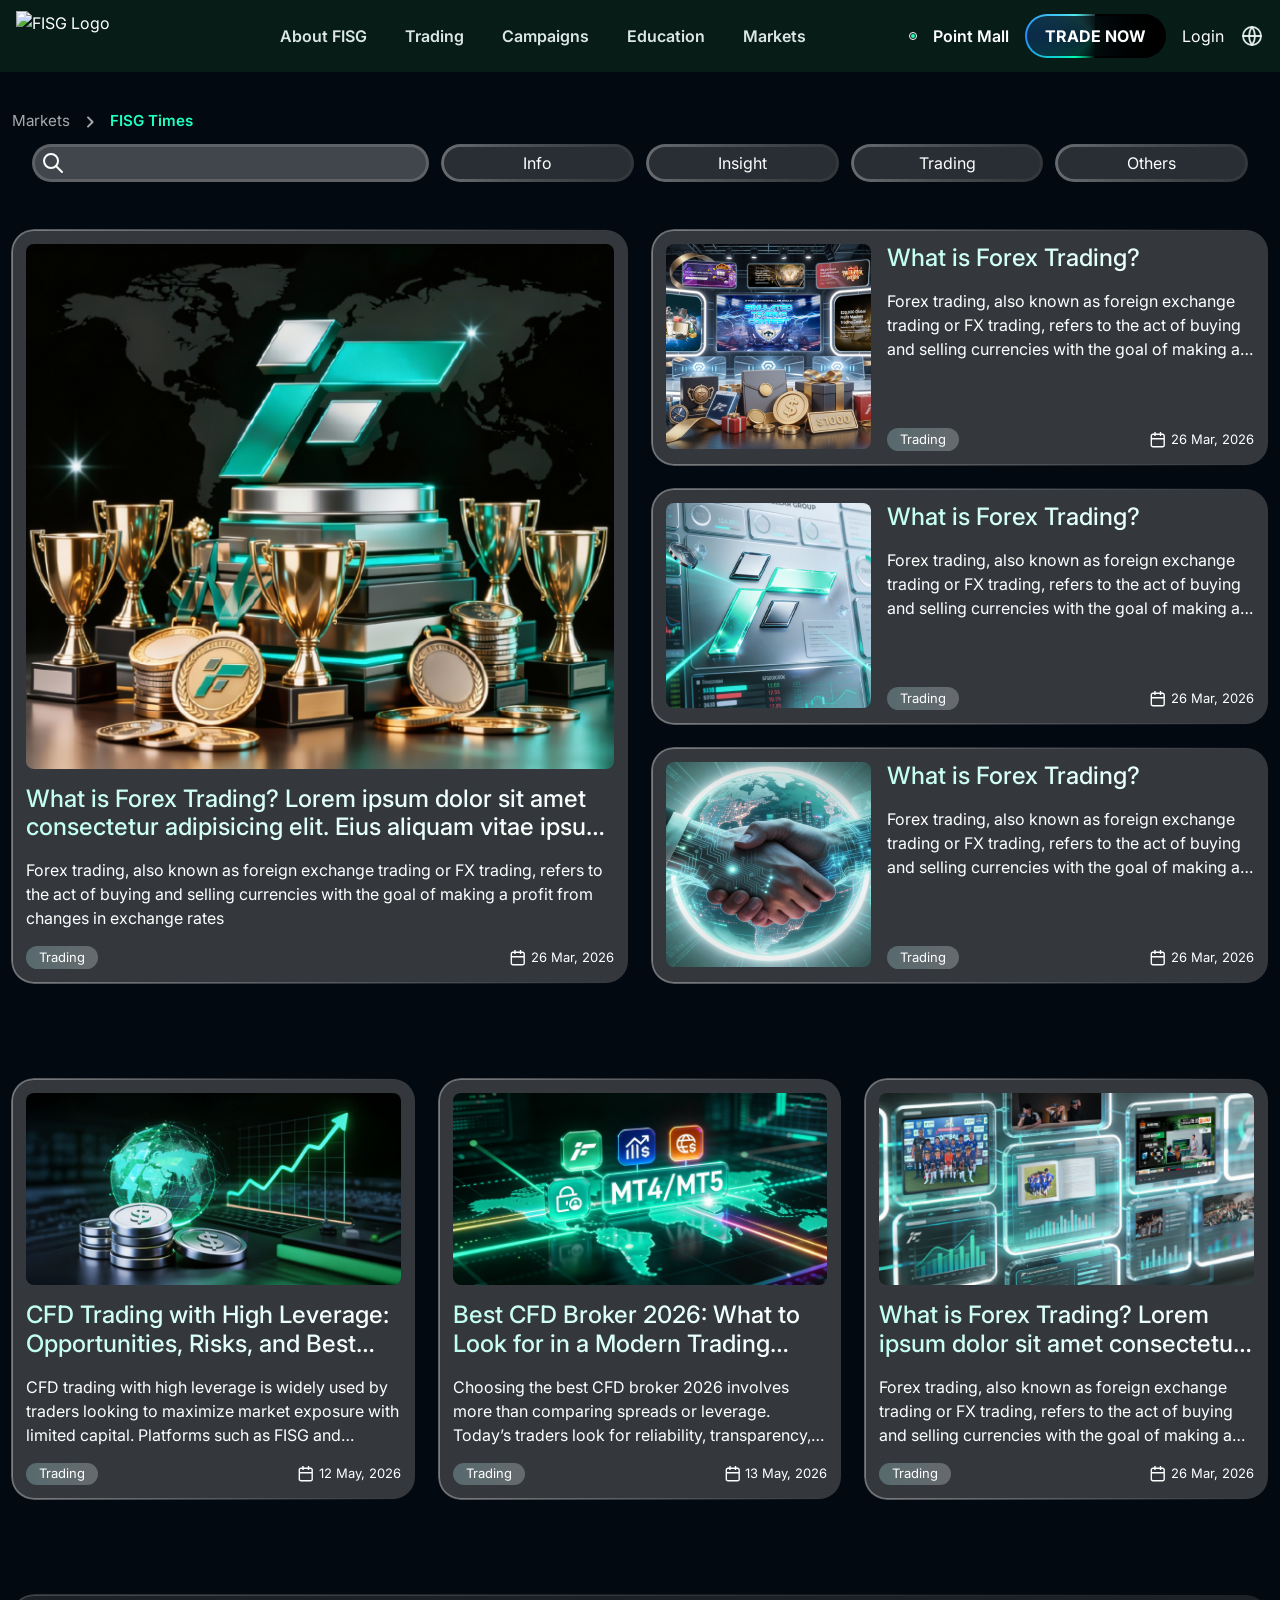
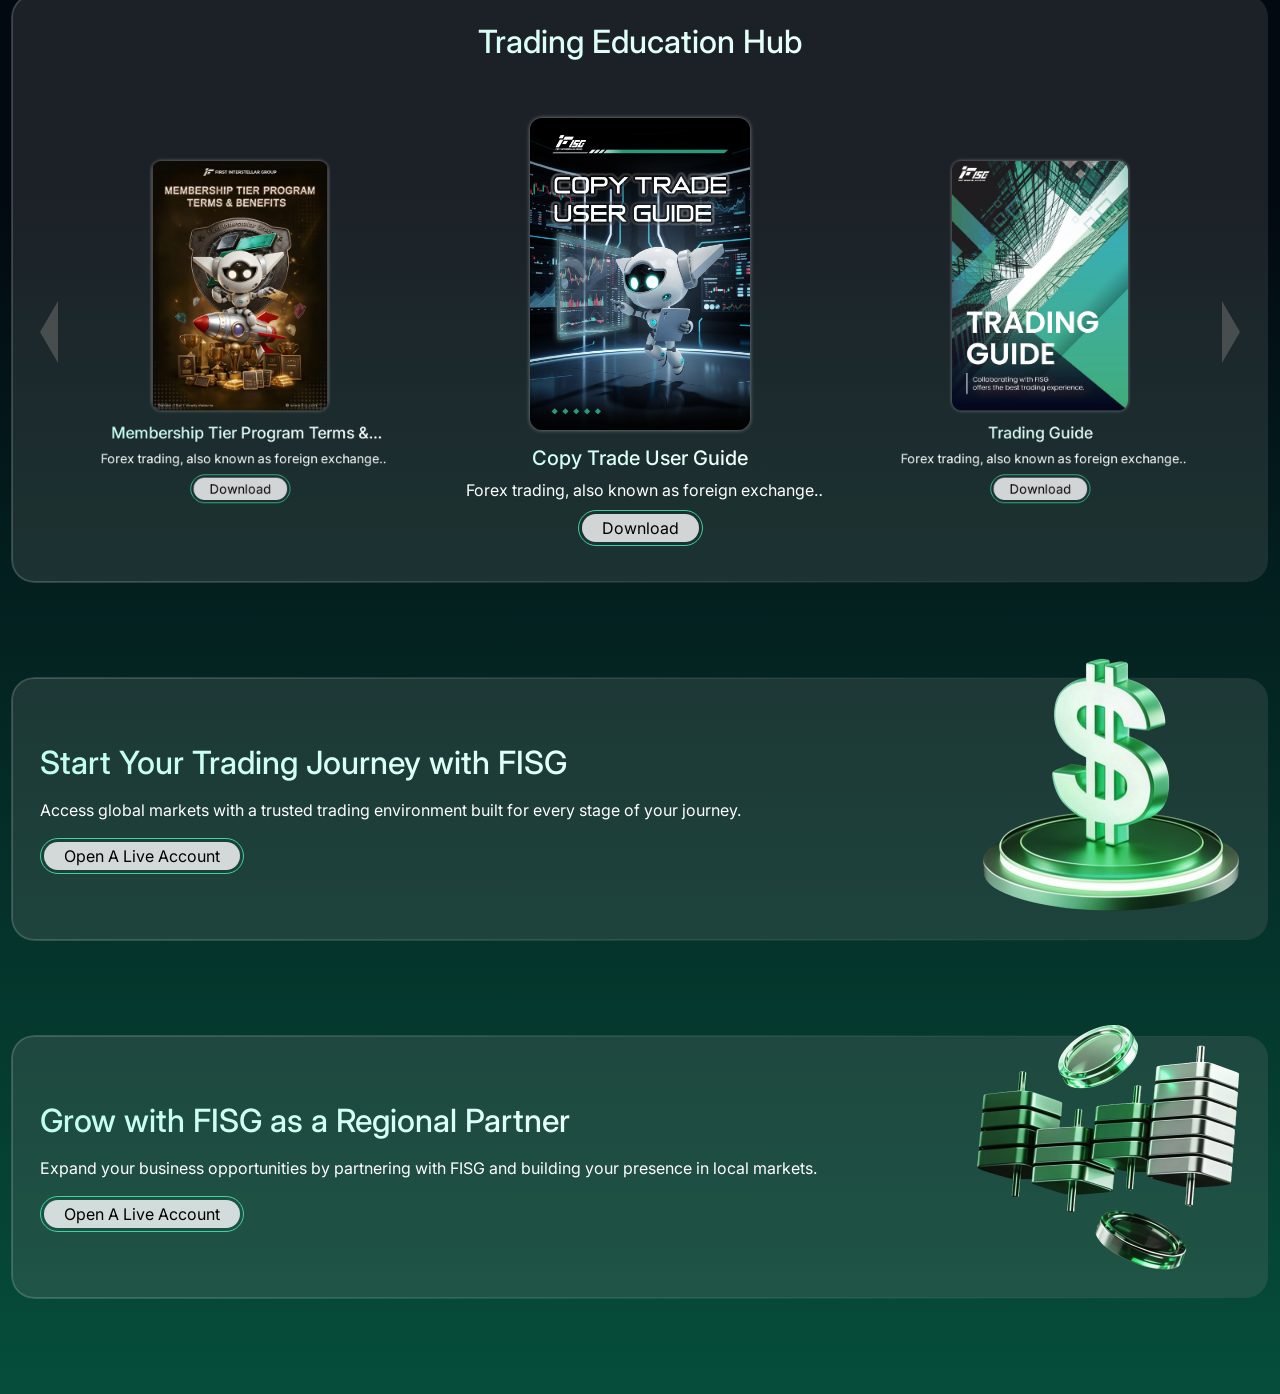
==== index.html @ cc414458 "Add files via upload" ====
<!DOCTYPE html>
<html lang="en">
<head>
  <meta charset="UTF-8">
  <meta name="viewport" content="width=device-width, initial-scale=1.0">
  <title>FISG Times</title>
  <link rel="icon" type="image/png" href="https://www.fisg.com/wp-content/uploads/2025/01/cropped-logo-icon-32x32.png" sizes="32x32" media="(prefers-color-scheme: light)" />
  <link rel="icon" type="image/png" href="https://www.fisg.com/wp-content/uploads/2025/01/cropped-logo-icon-192x192.png" sizes="192x192" media="(prefers-color-scheme: light)" />
  <link rel="apple-touch-icon" href="https://www.fisg.com/wp-content/uploads/2025/01/cropped-logo-icon-180x180.png" media="(prefers-color-scheme: light)" />
  <meta name="msapplication-TileImage" content="https://www.fisg.com/wp-content/uploads/2025/01/cropped-logo-icon-270x270.png" media="(prefers-color-scheme: light)" />
  <link rel="icon" type="image/png" href="https://www.fisg.com/wp-content/uploads/2025/12/cropped-logo-icon-32x32-dark.png" sizes="32x32" media="(prefers-color-scheme: dark)" />
  <link rel="icon" type="image/png" href="https://www.fisg.com/wp-content/uploads/2025/12/cropped-logo-icon-192x192-dark.png" sizes="192x192" media="(prefers-color-scheme: dark)" />
  <link rel="apple-touch-icon" href="https://www.fisg.com/wp-content/uploads/2025/12/cropped-logo-icon-180x180-dark.png" media="(prefers-color-scheme: dark)" />
  <meta name="msapplication-TileImage" content="https://www.fisg.com/wp-content/uploads/2025/12/cropped-logo-icon-270x270-dark.png" media="(prefers-color-scheme: dark)" />
  <link rel="stylesheet" href="style.css">
</head>
<body>
  <main class="times-wrap">
    <section class="times-filter">
      <div class="container">
        <ul class="unstyled-list times-filter-list">
          <li class="times-filter-item times-filter-item-search">
            <input type="search" class="times-input">
          </li>
          <li class="times-filter-item">
            <a href="./tag-info.html" class="times-filter-tab">
              <span class="times-filter-tab-border"></span>
              <span class="times-filter-tab-body">
                Info
              </span>
            </a>
          </li>
          <li class="times-filter-item">
            <a href="./tag-insight.html" class="times-filter-tab">
              <span class="times-filter-tab-border"></span>
              <span class="times-filter-tab-body">
                Insight
              </span>
            </a>
          </li>
          <li class="times-filter-item">
            <a href="./tag-trading.html" class="times-filter-tab">
              <span class="times-filter-tab-border"></span>
              <span class="times-filter-tab-body">
                Trading
              </span>
            </a>
          </li>
          <li class="times-filter-item">
            <a href="./tag-others.html" class="times-filter-tab">
              <span class="times-filter-tab-border"></span>
              <span class="times-filter-tab-body">
                Others
              </span>
            </a>
          </li>
        </ul>
      </div>
    </section>
    <section class="times-section times-articles times-result">
      <div class="container">
        <h4 class="times-title">
          Search Results
        </h4>
        <div class="times-no-result">
          <div class="times-no-result-inner">
            <img src="./images/times-no-result.png" alt="">
            <p>No results were found for your search</p>
          </div>
        </div>
        <ul class="unstyled-list times-articles-list">
          <li class="times-articles-item">
            <article class="times-box times-box-v">
              <span class="times-box-border"></span>
              <div class="times-box-body times-box-body-row">
                <div class="times-box-body-col times-box-body-col-img">
                  <img src="./images/article-cfd-trading-img-06.jpg" alt="">
                </div>
                <div class="times-box-body-col times-box-body-col-cont">
                  <h5 class="times-title line-clamp line-clamp-2">
                    CFD Trading with High Leverage: Opportunities, Risks, and Best Practices
                  </h5>
                  <p class="line-clamp line-clamp-3">
                    CFD trading with high leverage is widely used by traders looking to maximize market exposure with limited capital. Platforms such as FISG and InterStellar Group provide flexible leverage options across forex, indices, and commodities — opening global markets to a broader range of participants.
                  </p>
                  <div class="times-box-body-footer">
                    <div class="times-box-body-footer-tag">
                      Trading
                    </div>
                    <div class="times-box-body-footer-date">
                      <svg xmlns="http://www.w3.org/2000/svg" version="1.1" viewBox="0 0 19 19">
                        <path d="M14.23,3.48h-1.37v-1.48h-1.35v1.48h-4.01v-1.48h-1.35v1.48h-1.37c-1.22,0-2.22.99-2.22,2.22v9.09c0,1.22.99,2.22,2.22,2.22h9.45c1.22,0,2.22-.99,2.22-2.22V5.7c0-1.22-.99-2.22-2.22-2.22ZM4.77,4.84h1.37v1.02h1.35v-1.02h4.01v1.02h1.35v-1.02h1.37c.48,0,.86.39.86.86v2.16H3.91v-2.16c0-.48.39-.86.86-.86ZM14.23,15.65H4.77c-.48,0-.86-.39-.86-.86v-5.57h11.18v5.57c0,.48-.39.86-.86.86Z" fill="#fff"/>
                      </svg>
                      <span>
                        12 May, 2026
                      </span>
                    </div>
                  </div>
                </div>
              </div>
              <a href="./article-cfd-trading.html" class="times-box-link">go to article</a>
            </article>
          </li>
          <li class="times-articles-item">
            <article class="times-box times-box-v">
              <span class="times-box-border"></span>
              <div class="times-box-body times-box-body-row">
                <div class="times-box-body-col times-box-body-col-img">
                  <img src="./images/article-best-cfd-broker-img-01.jpg" alt="">
                </div>
                <div class="times-box-body-col times-box-body-col-cont">
                  <h5 class="times-title line-clamp line-clamp-2">
                    Best CFD Broker 2026: What to Look for in a Modern Trading Platform
                  </h5>
                  <p class="line-clamp line-clamp-3">
                    Choosing the best CFD broker 2026 involves more than comparing spreads or leverage. Today’s traders look for reliability, transparency, and technology—factors increasingly offered by platforms such as FISG and InterStellar Group. This guide outlines what defines a strong CFD broker in today’s competitive market.
                  </p>
                  <div class="times-box-body-footer">
                    <div class="times-box-body-footer-tag">
                      Trading
                    </div>
                    <div class="times-box-body-footer-date">
                      <svg xmlns="http://www.w3.org/2000/svg" version="1.1" viewBox="0 0 19 19">
                        <path d="M14.23,3.48h-1.37v-1.48h-1.35v1.48h-4.01v-1.48h-1.35v1.48h-1.37c-1.22,0-2.22.99-2.22,2.22v9.09c0,1.22.99,2.22,2.22,2.22h9.45c1.22,0,2.22-.99,2.22-2.22V5.7c0-1.22-.99-2.22-2.22-2.22ZM4.77,4.84h1.37v1.02h1.35v-1.02h4.01v1.02h1.35v-1.02h1.37c.48,0,.86.39.86.86v2.16H3.91v-2.16c0-.48.39-.86.86-.86ZM14.23,15.65H4.77c-.48,0-.86-.39-.86-.86v-5.57h11.18v5.57c0,.48-.39.86-.86.86Z" fill="#fff"/>
                      </svg>
                      <span>
                        13 May, 2026
                      </span>
                    </div>
                  </div>
                </div>
              </div>
              <a href="./article-best-cfd-broker-2026.html" class="times-box-link">go to article</a>
            </article>
          </li>
          <li class="times-articles-item">
            <article class="times-box times-box-v">
              <span class="times-box-border"></span>
              <div class="times-box-body times-box-body-row">
                <div class="times-box-body-col times-box-body-col-img">
                  <img src="./images/times-img-06.jpg" alt="">
                </div>
                <div class="times-box-body-col times-box-body-col-cont">
                  <h5 class="times-title line-clamp line-clamp-2">
                    Insight
                  </h5>
                  <p class="line-clamp line-clamp-3">
                    Forex trading, also known as foreign exchange trading or FX trading, refers to the act of buying and selling currencies with the goal of making a profit from changes in exchange rates
                  </p>
                  <div class="times-box-body-footer">
                    <div class="times-box-body-footer-tag">
                      Insight
                    </div>
                    <div class="times-box-body-footer-date">
                      <svg xmlns="http://www.w3.org/2000/svg" version="1.1" viewBox="0 0 19 19">
                        <path d="M14.23,3.48h-1.37v-1.48h-1.35v1.48h-4.01v-1.48h-1.35v1.48h-1.37c-1.22,0-2.22.99-2.22,2.22v9.09c0,1.22.99,2.22,2.22,2.22h9.45c1.22,0,2.22-.99,2.22-2.22V5.7c0-1.22-.99-2.22-2.22-2.22ZM4.77,4.84h1.37v1.02h1.35v-1.02h4.01v1.02h1.35v-1.02h1.37c.48,0,.86.39.86.86v2.16H3.91v-2.16c0-.48.39-.86.86-.86ZM14.23,15.65H4.77c-.48,0-.86-.39-.86-.86v-5.57h11.18v5.57c0,.48-.39.86-.86.86Z" fill="#fff"/>
                      </svg>
                      <span>
                        26 Mar, 2026
                      </span>
                    </div>
                  </div>
                </div>
              </div>
              <a href="" class="times-box-link">go to article</a>
            </article>
          </li>
          <li class="times-articles-item">
            <article class="times-box times-box-v">
              <span class="times-box-border"></span>
              <div class="times-box-body times-box-body-row">
                <div class="times-box-body-col times-box-body-col-img">
                  <img src="./images/times-img-07.jpg" alt="">
                </div>
                <div class="times-box-body-col times-box-body-col-cont">
                  <h5 class="times-title line-clamp line-clamp-2">
                    What is Forex Trading? Lorem ipsum dolor sit amet consectetur adipisicing elit. Eius aliquam vitae ipsum aliquid optio voluptatibus, accusantium debitis ex eos quos alias a ea dignissimos reprehenderit eum! Quae sit ratione autem!
                  </h5>
                  <p class="line-clamp line-clamp-3">
                    Forex trading, also known as foreign exchange trading or FX trading, refers to the act of buying and selling currencies with the goal of making a profit from changes in exchange rates
                  </p>
                  <div class="times-box-body-footer">
                    <div class="times-box-body-footer-tag">
                      Others
                    </div>
                    <div class="times-box-body-footer-date">
                      <svg xmlns="http://www.w3.org/2000/svg" version="1.1" viewBox="0 0 19 19">
                        <path d="M14.23,3.48h-1.37v-1.48h-1.35v1.48h-4.01v-1.48h-1.35v1.48h-1.37c-1.22,0-2.22.99-2.22,2.22v9.09c0,1.22.99,2.22,2.22,2.22h9.45c1.22,0,2.22-.99,2.22-2.22V5.7c0-1.22-.99-2.22-2.22-2.22ZM4.77,4.84h1.37v1.02h1.35v-1.02h4.01v1.02h1.35v-1.02h1.37c.48,0,.86.39.86.86v2.16H3.91v-2.16c0-.48.39-.86.86-.86ZM14.23,15.65H4.77c-.48,0-.86-.39-.86-.86v-5.57h11.18v5.57c0,.48-.39.86-.86.86Z" fill="#fff"/>
                      </svg>
                      <span>
                        26 Mar, 2026
                      </span>
                    </div>
                  </div>
                </div>
              </div>
              <a href="" class="times-box-link">go to article</a>
            </article>
          </li>
        </ul>
      </div>
    </section>
    <script>
    document.addEventListener("DOMContentLoaded", () => {
      const resultSection = document.querySelector(".times-result");
      const noResult = document.querySelector(".times-no-result");
      const searchInput = document.querySelector(".times-input");

      const articleItems = document.querySelectorAll(".times-articles-item");

      // Hide result section at first
      resultSection.style.display = "none";

      // Search function
      const searchArticles = () => {
        const keyword = searchInput.value.trim().toLowerCase();

        // If input is empty -> hide result section
        if (!keyword) {
          resultSection.style.display = "none";

          articleItems.forEach((item) => {
            item.style.display = "";
          });

          noResult.style.display = "none";

          return;
        }

        // Show result section
        resultSection.style.display = "block";

        let visibleCount = 0;

        articleItems.forEach((item) => {
          const title =
            item.querySelector(".times-title")?.textContent.toLowerCase() || "";

          const content =
            item.querySelector("p")?.textContent.toLowerCase() || "";

          // Keyword match
          const isMatch =
            title.includes(keyword) ||
            content.includes(keyword);

          item.style.display = isMatch ? "" : "none";

          if (isMatch) {
            visibleCount++;
          }
        });

        // Toggle no result message
        noResult.style.display =
          visibleCount === 0 ? "block" : "none";
      };

      // Search input event
      searchInput.addEventListener("input", searchArticles);
    });
    </script>
    <section class="times-section">
      <div class="container">
        <ul class="unstyled-list times-feat-grid">
          <li class="times-feat-grid-item">
            <article class="times-box times-box-v">
              <span class="times-box-border"></span>
              <div class="times-box-body times-box-body-row">
                <div class="times-box-body-col times-box-body-col-img">
                  <img src="./images/times-img-01.jpg" alt="">
                </div>
                <div class="times-box-body-col times-box-body-col-cont">
                  <h5 class="times-title line-clamp line-clamp-2">
                    What is Forex Trading? Lorem ipsum dolor sit amet consectetur adipisicing elit. Eius aliquam vitae ipsum aliquid optio voluptatibus, accusantium debitis ex eos quos alias a ea dignissimos reprehenderit eum! Quae sit ratione autem!
                  </h5>
                  <p class="line-clamp line-clamp-3">
                    Forex trading, also known as foreign exchange trading or FX trading, refers to the act of buying and selling currencies with the goal of making a profit from changes in exchange rates
                  </p>
                  <div class="times-box-body-footer">
                    <div class="times-box-body-footer-tag">
                      Trading
                    </div>
                    <div class="times-box-body-footer-date">
                      <svg xmlns="http://www.w3.org/2000/svg" version="1.1" viewBox="0 0 19 19">
                        <path d="M14.23,3.48h-1.37v-1.48h-1.35v1.48h-4.01v-1.48h-1.35v1.48h-1.37c-1.22,0-2.22.99-2.22,2.22v9.09c0,1.22.99,2.22,2.22,2.22h9.45c1.22,0,2.22-.99,2.22-2.22V5.7c0-1.22-.99-2.22-2.22-2.22ZM4.77,4.84h1.37v1.02h1.35v-1.02h4.01v1.02h1.35v-1.02h1.37c.48,0,.86.39.86.86v2.16H3.91v-2.16c0-.48.39-.86.86-.86ZM14.23,15.65H4.77c-.48,0-.86-.39-.86-.86v-5.57h11.18v5.57c0,.48-.39.86-.86.86Z" fill="#fff"/>
                      </svg>
                      <span>
                        26 Mar, 2026
                      </span>
                    </div>
                  </div>
                </div>
              </div>
              <a href="" class="times-box-link">go to article</a>
            </article>
          </li>
          <li class="times-feat-grid-item">
            <article class="times-box times-box-h">
              <span class="times-box-border"></span>
              <div class="times-box-body times-box-body-row">
                <div class="times-box-body-col times-box-body-col-img">
                  <img src="./images/times-img-02.jpg" alt="">
                </div>
                <div class="times-box-body-col times-box-body-col-cont">
                  <h5 class="times-title line-clamp line-clamp-2">
                    What is Forex Trading?
                  </h5>
                  <p class="line-clamp line-clamp-3">
                    Forex trading, also known as foreign exchange trading or FX trading, refers to the act of buying and selling currencies with the goal of making a profit from changes in exchange rates
                  </p>
                  <div class="times-box-body-footer">
                    <div class="times-box-body-footer-tag">
                      Trading
                    </div>
                    <div class="times-box-body-footer-date">
                      <svg xmlns="http://www.w3.org/2000/svg" version="1.1" viewBox="0 0 19 19">
                        <path d="M14.23,3.48h-1.37v-1.48h-1.35v1.48h-4.01v-1.48h-1.35v1.48h-1.37c-1.22,0-2.22.99-2.22,2.22v9.09c0,1.22.99,2.22,2.22,2.22h9.45c1.22,0,2.22-.99,2.22-2.22V5.7c0-1.22-.99-2.22-2.22-2.22ZM4.77,4.84h1.37v1.02h1.35v-1.02h4.01v1.02h1.35v-1.02h1.37c.48,0,.86.39.86.86v2.16H3.91v-2.16c0-.48.39-.86.86-.86ZM14.23,15.65H4.77c-.48,0-.86-.39-.86-.86v-5.57h11.18v5.57c0,.48-.39.86-.86.86Z" fill="#fff"/>
                      </svg>
                      <span>
                        26 Mar, 2026
                      </span>
                    </div>
                  </div>
                </div>
              </div>
              <a href="" class="times-box-link">go to article</a>
            </article>
          </li>
          <li class="times-feat-grid-item">
            <article class="times-box times-box-h">
              <span class="times-box-border"></span>
              <div class="times-box-body times-box-body-row">
                <div class="times-box-body-col times-box-body-col-img">
                  <img src="./images/times-img-03.jpg" alt="">
                </div>
                <div class="times-box-body-col times-box-body-col-cont">
                  <h5 class="times-title line-clamp line-clamp-2">
                    What is Forex Trading?
                  </h5>
                  <p class="line-clamp line-clamp-3">
                    Forex trading, also known as foreign exchange trading or FX trading, refers to the act of buying and selling currencies with the goal of making a profit from changes in exchange rates
                  </p>
                  <div class="times-box-body-footer">
                    <div class="times-box-body-footer-tag">
                      Trading
                    </div>
                    <div class="times-box-body-footer-date">
                      <svg xmlns="http://www.w3.org/2000/svg" version="1.1" viewBox="0 0 19 19">
                        <path d="M14.23,3.48h-1.37v-1.48h-1.35v1.48h-4.01v-1.48h-1.35v1.48h-1.37c-1.22,0-2.22.99-2.22,2.22v9.09c0,1.22.99,2.22,2.22,2.22h9.45c1.22,0,2.22-.99,2.22-2.22V5.7c0-1.22-.99-2.22-2.22-2.22ZM4.77,4.84h1.37v1.02h1.35v-1.02h4.01v1.02h1.35v-1.02h1.37c.48,0,.86.39.86.86v2.16H3.91v-2.16c0-.48.39-.86.86-.86ZM14.23,15.65H4.77c-.48,0-.86-.39-.86-.86v-5.57h11.18v5.57c0,.48-.39.86-.86.86Z" fill="#fff"/>
                      </svg>
                      <span>
                        26 Mar, 2026
                      </span>
                    </div>
                  </div>
                </div>
              </div>
              <a href="" class="times-box-link">go to article</a>
            </article>
          </li>
          <li class="times-feat-grid-item">
            <article class="times-box times-box-h">
              <span class="times-box-border"></span>
              <div class="times-box-body times-box-body-row">
                <div class="times-box-body-col times-box-body-col-img">
                  <img src="./images/times-img-04.jpg" alt="">
                </div>
                <div class="times-box-body-col times-box-body-col-cont">
                  <h5 class="times-title line-clamp line-clamp-2">
                    What is Forex Trading?
                  </h5>
                  <p class="line-clamp line-clamp-3">
                    Forex trading, also known as foreign exchange trading or FX trading, refers to the act of buying and selling currencies with the goal of making a profit from changes in exchange rates
                  </p>
                  <div class="times-box-body-footer">
                    <div class="times-box-body-footer-tag">
                      Trading
                    </div>
                    <div class="times-box-body-footer-date">
                      <svg xmlns="http://www.w3.org/2000/svg" version="1.1" viewBox="0 0 19 19">
                        <path d="M14.23,3.48h-1.37v-1.48h-1.35v1.48h-4.01v-1.48h-1.35v1.48h-1.37c-1.22,0-2.22.99-2.22,2.22v9.09c0,1.22.99,2.22,2.22,2.22h9.45c1.22,0,2.22-.99,2.22-2.22V5.7c0-1.22-.99-2.22-2.22-2.22ZM4.77,4.84h1.37v1.02h1.35v-1.02h4.01v1.02h1.35v-1.02h1.37c.48,0,.86.39.86.86v2.16H3.91v-2.16c0-.48.39-.86.86-.86ZM14.23,15.65H4.77c-.48,0-.86-.39-.86-.86v-5.57h11.18v5.57c0,.48-.39.86-.86.86Z" fill="#fff"/>
                      </svg>
                      <span>
                        26 Mar, 2026
                      </span>
                    </div>
                  </div>
                </div>
              </div>
              <a href="" class="times-box-link">go to article</a>
            </article>
          </li>
        </ul>
      </div>
    </section>
    <section class="times-section times-articles">
      <div class="container">
        <ul class="unstyled-list times-articles-list">
          <li class="times-articles-item">
            <article class="times-box times-box-v">
              <span class="times-box-border"></span>
              <div class="times-box-body times-box-body-row">
                <div class="times-box-body-col times-box-body-col-img">
                  <img src="./images/article-cfd-trading-img-06.jpg" alt="">
                </div>
                <div class="times-box-body-col times-box-body-col-cont">
                  <h5 class="times-title line-clamp line-clamp-2">
                    CFD Trading with High Leverage: Opportunities, Risks, and Best Practices
                  </h5>
                  <p class="line-clamp line-clamp-3">
                    CFD trading with high leverage is widely used by traders looking to maximize market exposure with limited capital. Platforms such as FISG and InterStellar Group provide flexible leverage options across forex, indices, and commodities — opening global markets to a broader range of participants.
                  </p>
                  <div class="times-box-body-footer">
                    <div class="times-box-body-footer-tag">
                      Trading
                    </div>
                    <div class="times-box-body-footer-date">
                      <svg xmlns="http://www.w3.org/2000/svg" version="1.1" viewBox="0 0 19 19">
                        <path d="M14.23,3.48h-1.37v-1.48h-1.35v1.48h-4.01v-1.48h-1.35v1.48h-1.37c-1.22,0-2.22.99-2.22,2.22v9.09c0,1.22.99,2.22,2.22,2.22h9.45c1.22,0,2.22-.99,2.22-2.22V5.7c0-1.22-.99-2.22-2.22-2.22ZM4.77,4.84h1.37v1.02h1.35v-1.02h4.01v1.02h1.35v-1.02h1.37c.48,0,.86.39.86.86v2.16H3.91v-2.16c0-.48.39-.86.86-.86ZM14.23,15.65H4.77c-.48,0-.86-.39-.86-.86v-5.57h11.18v5.57c0,.48-.39.86-.86.86Z" fill="#fff"/>
                      </svg>
                      <span>
                        12 May, 2026
                      </span>
                    </div>
                  </div>
                </div>
              </div>
              <a href="./article-cfd-trading.html" class="times-box-link">go to article</a>
            </article>
          </li>
          <li class="times-articles-item">
            <article class="times-box times-box-v">
              <span class="times-box-border"></span>
              <div class="times-box-body times-box-body-row">
                <div class="times-box-body-col times-box-body-col-img">
                  <img src="./images/article-best-cfd-broker-img-01.jpg" alt="">
                </div>
                <div class="times-box-body-col times-box-body-col-cont">
                  <h5 class="times-title line-clamp line-clamp-2">
                    Best CFD Broker 2026: What to Look for in a Modern Trading Platform
                  </h5>
                  <p class="line-clamp line-clamp-3">
                    Choosing the best CFD broker 2026 involves more than comparing spreads or leverage. Today’s traders look for reliability, transparency, and technology—factors increasingly offered by platforms such as FISG and InterStellar Group. This guide outlines what defines a strong CFD broker in today’s competitive market.
                  </p>
                  <div class="times-box-body-footer">
                    <div class="times-box-body-footer-tag">
                      Trading
                    </div>
                    <div class="times-box-body-footer-date">
                      <svg xmlns="http://www.w3.org/2000/svg" version="1.1" viewBox="0 0 19 19">
                        <path d="M14.23,3.48h-1.37v-1.48h-1.35v1.48h-4.01v-1.48h-1.35v1.48h-1.37c-1.22,0-2.22.99-2.22,2.22v9.09c0,1.22.99,2.22,2.22,2.22h9.45c1.22,0,2.22-.99,2.22-2.22V5.7c0-1.22-.99-2.22-2.22-2.22ZM4.77,4.84h1.37v1.02h1.35v-1.02h4.01v1.02h1.35v-1.02h1.37c.48,0,.86.39.86.86v2.16H3.91v-2.16c0-.48.39-.86.86-.86ZM14.23,15.65H4.77c-.48,0-.86-.39-.86-.86v-5.57h11.18v5.57c0,.48-.39.86-.86.86Z" fill="#fff"/>
                      </svg>
                      <span>
                        13 May, 2026
                      </span>
                    </div>
                  </div>
                </div>
              </div>
              <a href="./article-best-cfd-broker-2026.html" class="times-box-link">go to article</a>
            </article>
          </li>
          <li class="times-articles-item">
            <article class="times-box times-box-v">
              <span class="times-box-border"></span>
              <div class="times-box-body times-box-body-row">
                <div class="times-box-body-col times-box-body-col-img">
                  <img src="./images/times-img-07.jpg" alt="">
                </div>
                <div class="times-box-body-col times-box-body-col-cont">
                  <h5 class="times-title line-clamp line-clamp-2">
                    What is Forex Trading? Lorem ipsum dolor sit amet consectetur adipisicing elit. Eius aliquam vitae ipsum aliquid optio voluptatibus, accusantium debitis ex eos quos alias a ea dignissimos reprehenderit eum! Quae sit ratione autem!
                  </h5>
                  <p class="line-clamp line-clamp-3">
                    Forex trading, also known as foreign exchange trading or FX trading, refers to the act of buying and selling currencies with the goal of making a profit from changes in exchange rates
                  </p>
                  <div class="times-box-body-footer">
                    <div class="times-box-body-footer-tag">
                      Trading
                    </div>
                    <div class="times-box-body-footer-date">
                      <svg xmlns="http://www.w3.org/2000/svg" version="1.1" viewBox="0 0 19 19">
                        <path d="M14.23,3.48h-1.37v-1.48h-1.35v1.48h-4.01v-1.48h-1.35v1.48h-1.37c-1.22,0-2.22.99-2.22,2.22v9.09c0,1.22.99,2.22,2.22,2.22h9.45c1.22,0,2.22-.99,2.22-2.22V5.7c0-1.22-.99-2.22-2.22-2.22ZM4.77,4.84h1.37v1.02h1.35v-1.02h4.01v1.02h1.35v-1.02h1.37c.48,0,.86.39.86.86v2.16H3.91v-2.16c0-.48.39-.86.86-.86ZM14.23,15.65H4.77c-.48,0-.86-.39-.86-.86v-5.57h11.18v5.57c0,.48-.39.86-.86.86Z" fill="#fff"/>
                      </svg>
                      <span>
                        26 Mar, 2026
                      </span>
                    </div>
                  </div>
                </div>
              </div>
              <a href="" class="times-box-link">go to article</a>
            </article>
          </li>
        </ul>
      </div>
    </section>
    <section class="times-section times-education">
      <div class="container">
        <div class="times-box">
          <span class="times-box-border"></span>
          <div class="times-box-body times-ele-row">
            <h4 class="times-ele-col times-ele-col-full times-title">Trading Education Hub</h4>
            <div class="times-ele-col times-ele-col-full">
              <div class="times-carousel">
                <div class="times-carousel-inner">
                  <ul class="unstyled-list times-carousel-list">
                    <li class="times-carousel-item">
                      <div class="times-carousel-item-inner">
                        <div class="times-carousel-item-img">
                          <img src="./images/times-carousel-item-img-01.jpg" alt="">
                        </div>
                        <h6 class="times-title line-clamp line-clamp-1">
                          Copy Trade User Guide
                        </h6>
                        <p class="line-clamp line-clamp-1">
                          Forex trading, also known as foreign exchange trading or FX trading, refers to the act of buying and selling currencies with the goal of making a profit from changes in exchange rates
                        </p>
                        <div class="times-carousel-item-action">
                          <a class="times-action-btn" href="#">
                            <span>
                              Download
                            </span>
                          </a>
                        </div>
                      </div>
                    </li>
                    <li class="times-carousel-item">
                      <div class="times-carousel-item-inner">
                        <div class="times-carousel-item-img">
                          <img src="./images/times-carousel-item-img-02.jpg" alt="">
                        </div>
                        <h6 class="times-title line-clamp line-clamp-1">
                          Trading Guide
                        </h6>
                        <p class="line-clamp line-clamp-1">
                          Forex trading, also known as foreign exchange trading or FX trading, refers to the act of buying and selling currencies with the goal of making a profit from changes in exchange rates
                        </p>
                        <div class="times-carousel-item-action">
                          <a class="times-action-btn" href="#">
                            <span>
                              Download
                            </span>
                          </a>
                        </div>
                      </div>
                    </li>
                    <li class="times-carousel-item">
                      <div class="times-carousel-item-inner">
                        <div class="times-carousel-item-img">
                          <img src="./images/times-carousel-item-img-03.jpg" alt="">
                        </div>
                        <h6 class="times-title line-clamp line-clamp-1">
                          Membership Tier Program Terms & Benefits
                        </h6>
                        <p class="line-clamp line-clamp-1">
                          Forex trading, also known as foreign exchange trading or FX trading, refers to the act of buying and selling currencies with the goal of making a profit from changes in exchange rates
                        </p>
                        <div class="times-carousel-item-action">
                          <a class="times-action-btn" href="#">
                            <span>
                              Download
                            </span>
                          </a>
                        </div>
                      </div>
                    </li>
                  </ul>
                </div>
                <button type="button" class="times-carousel-arrows times-carousel-arrows-prev">Previous</button>
                <button type="button" class="times-carousel-arrows times-carousel-arrows-next">Next</button>
              </div>
            </div>
          </div>
        </div>
      </div>
    </section>
    <script>
      document.addEventListener("DOMContentLoaded", () => {

        const carousel = document.querySelector(".times-carousel");
        const list = carousel.querySelector(".times-carousel-list");

        const originalItems = Array.from(
            carousel.querySelectorAll(".times-carousel-item")
        );

        const prevButton = carousel.querySelector(".times-carousel-arrows-prev");
        const nextButton = carousel.querySelector(".times-carousel-arrows-next");

        let visibleItems = window.innerWidth >= 768 ? 3 : 1;

        // Desktop active item centered
        // Mobile active item not centered
        let currentIndex = visibleItems === 3
            ? visibleItems - 1
            : visibleItems;

        // Create infinite loop clones
        function setupClones() {

            visibleItems = window.innerWidth >= 768 ? 3 : 1;

            list.innerHTML = "";

            const prependClones = originalItems
                .slice(-visibleItems)
                .map(item => {
                    const clone = item.cloneNode(true);
                    clone.classList.add("is-clone");
                    return clone;
                });

            const appendClones = originalItems
                .slice(0, visibleItems)
                .map(item => {
                    const clone = item.cloneNode(true);
                    clone.classList.add("is-clone");
                    return clone;
                });

            [
                ...prependClones,
                ...originalItems,
                ...appendClones
            ].forEach(item => {
                list.appendChild(item);
            });

            currentIndex = visibleItems === 3
                ? visibleItems - 1
                : visibleItems;

            updateCarousel(false);
        }

        // Update active item
        function updateActiveItem() {

            const allItems = list.querySelectorAll(".times-carousel-item");

            allItems.forEach(item => {
                item.classList.remove(
                    "is-active",
                    "is-duplicate-active"
                );
            });

            // Desktop: center item active
            // Mobile: current item active
            const activeIndex = visibleItems === 3
                ? currentIndex + 1
                : currentIndex;

            const activeItem = allItems[activeIndex];

            if (!activeItem) return;

            if (!activeItem.classList.contains("is-clone")) {

                activeItem.classList.add("is-active");

            } else {

                activeItem.classList.add("is-duplicate-active");
            }
        }

        // Update carousel position
        function updateCarousel(withTransition = true) {

            const firstItem = list.querySelector(".times-carousel-item");

            if (!firstItem) return;

            const itemWidth = firstItem.offsetWidth;

            list.style.display = "flex";

            list.style.transition = withTransition
                ? "transform 0.5s ease"
                : "none";

            list.style.transform =
                `translateX(-${currentIndex * itemWidth}px)`;

            updateActiveItem();
        }

        // Next
        function nextSlide() {

            currentIndex++;

            updateCarousel();

            const totalItems = originalItems.length;

            if (currentIndex >= totalItems + visibleItems - 1) {

                setTimeout(() => {

                    currentIndex = visibleItems === 3
                        ? visibleItems - 1
                        : visibleItems;

                    updateCarousel(false);

                }, 500);
            }
        }

        // Previous
        function prevSlide() {

            currentIndex--;

            updateCarousel();

            const totalItems = originalItems.length;

            if (currentIndex < visibleItems - 1) {

                setTimeout(() => {

                    currentIndex = visibleItems === 3
                        ? totalItems + visibleItems - 2
                        : totalItems;

                    updateCarousel(false);

                }, 500);
            }
        }

        // Button events
        nextButton.addEventListener("click", nextSlide);

        prevButton.addEventListener("click", prevSlide);

        // Responsive update without refresh
        let resizeTimeout;

        window.addEventListener("resize", () => {

            clearTimeout(resizeTimeout);

            resizeTimeout = setTimeout(() => {

                setupClones();

            }, 100);
        });

        // Init
        setupClones();

    });
    </script>
    <section class="times-section">
      <div class="container">
        <div class="times-box times-box-cta">
          <span class="times-box-border"></span>
          <div class="times-box-body times-box-body-row">
            <div class="times-box-body-col times-box-body-col-img">
              <img src="./images/times-cta-img-01.png" alt="">
            </div>
            <div class="times-box-body-col times-box-body-col-cont">
              <h4 class="times-title">
                Start Your Trading Journey with FISG
              </h4>
              <p>
                Access global markets with a trusted trading environment built for every stage of your journey.
              </p>
              <div class="times-box-body-footer">
                <a class="times-action-btn" target="_blank" href="https://my.fisg.com/register">
                    <span>
                      Open A Live Account
                    </span>
                  </a>
              </div>
            </div>
          </div>
        </div>
      </div>
    </section>
    <section class="times-section times-cta">
      <div class="container">
        <div class="times-box times-box-cta">
          <span class="times-box-border"></span>
          <div class="times-box-body times-box-body-row">
            <div class="times-box-body-col times-box-body-col-img">
              <img src="./images/times-cta-img-02.png" alt="">
            </div>
            <div class="times-box-body-col times-box-body-col-cont">
              <h4 class="times-title">
                Grow with FISG as a Regional Partner
              </h4>
              <p>
                Expand your business opportunities by partnering with FISG and building your presence in local markets.
              </p>
              <div class="times-box-body-footer">
                <a class="times-action-btn" target="_blank" href="https://my.fisg.com/register">
                    <span>
                      Open A Live Account
                    </span>
                  </a>
              </div>
            </div>
          </div>
        </div>
      </div>
    </section>
  </main>
  <div class="breadcrumb" style="position: absolute; top: 110px; left: 0; right: 0; z-index: 1;">
    <div class="container">
      <ul class="unstyled-list times-breadcrumb-list">
        <li class="times-breadcrumb-item">
          Markets
        </li>
        <li class="times-breadcrumb-item">
          <svg focusable="false" aria-hidden="true" viewBox="0 0 24 24"><path d="M9.29 6.71c-.39.39-.39 1.02 0 1.41L13.17 12l-3.88 3.88c-.39.39-.39 1.02 0 1.41s1.02.39 1.41 0l4.59-4.59c.39-.39.39-1.02 0-1.41L10.7 6.7c-.38-.38-1.02-.38-1.41.01" fill="currentColor"></path></svg>
        </li>
        <li class="times-breadcrumb-item is-active">
          FISG Times
        </li>
      </ul>
    </div>
  </div>
  <style>
    @import url("https://fonts.googleapis.com/css2?family=Inter:wght@400;500;600;700&display=swap");

    @property --a {
      syntax: "<angle>";
      inherits: false;
      initial-value: 0deg;
    }

    @keyframes btnAnimation {
      to {
        --a: 360deg;
      }
    }

    * {
      box-sizing: border-box;
    }

    html,
    body {
      margin: 0;
      min-height: 100%;
    }

    body {
      font-family: "Inter", system-ui, -apple-system, BlinkMacSystemFont, "Segoe UI", sans-serif;
      color: #fff;
      background: transparent;
    }

    .topbar-header {
      position: fixed;
      inset: 0 0 auto;
      z-index: 40;
      pointer-events: none;
      isolation: isolate;
    }

    .topbar-header::before {
      content: "";
      position: absolute;
      inset: 0;
      z-index: 0;
      pointer-events: none;
      background-color: rgba(0, 0, 0, 0.5);
      -webkit-backdrop-filter: blur(8.5px);
      backdrop-filter: blur(8.5px);
    }

    @media (min-width: 1280px) {
      .topbar-header::before {
        background-image:
          linear-gradient(rgba(41, 162, 126, 0.17), rgba(41, 162, 126, 0.17)),
          linear-gradient(rgba(0, 0, 0, 0.6), rgba(0, 0, 0, 0.6));
      }
    }

    .topbar-container {
      position: relative;
      z-index: 1;
      width: min(1280px, 100%);
      height: 72px;
      margin-inline: auto;
      padding-inline: 16px;
      display: flex;
      align-items: center;
      justify-content: space-between;
      pointer-events: auto;
    }

    .logo-wrap {
      display: inline-flex;
      align-items: center;
      flex: 0 0 auto;
      text-decoration: none;
    }

    .logo-box {
      width: 169px;
      height: 50px;
    }

    .logo-box img {
      width: 100%;
      height: 100%;
      display: block;
      object-fit: contain;
    }

    .navbar-collapse {
      height: 100%;
      flex: 1;
      display: flex;
      align-items: center;
      justify-content: center;
    }

    .navbar-nav,
    .navbar-nav-item {
      position: relative;
    }

    .navbar-nav-list {
      display: flex;
      align-items: center;
      gap: 18px;
      list-style: none;
      margin: 0;
      padding: 0;
    }

    .navbar-link {
      display: inline-flex;
      align-items: center;
      gap: 8px;
      color: rgba(232, 242, 240, 0.95);
      text-decoration: none;
      white-space: nowrap;
      font-size: 16px;
      font-weight: 600;
      letter-spacing: 0;
      padding: 10px;
      border: 0;
      background: transparent;
      cursor: pointer;
      transition: color 0.2s ease;
    }

    .navbar-link:hover,
    .navbar-nav-item.is-open > .navbar-link,
    .navbar-link.active {
      color: #3cfcc2;
    }

    .navbar-nav-dropdown-menu {
      position: absolute;
      top: calc(100% + 14px);
      left: calc(var(--dx, 0px));
      z-index: 100;
      min-width: 220px;
      max-width: min(92vw, 980px);
      max-height: calc(100vh - 110px);
      overflow: auto;
      padding: 16px 24px;
      border-radius: 0 0 24px 24px;
      background-color: rgba(0, 0, 0, 0.78);
      -webkit-backdrop-filter: blur(18px);
      backdrop-filter: blur(18px);
      box-shadow: 0 30px 60px rgba(0, 0, 0, 0.48);
      opacity: 0;
      pointer-events: none;
      transform: scaleY(0.92);
      transform-origin: top center;
      transition:
        opacity 0.24s ease,
        transform 0.24s ease;
    }

    .navbar-nav-dropdown-menu.align-right {
      left: auto;
      right: 0;
    }

    .navbar-nav-item.is-open > .navbar-nav-dropdown-menu {
      opacity: 1;
      pointer-events: auto;
      transform: scaleY(1);
    }

    .navbar-nav-dropdown-menu-list {
      list-style: none;
      margin: 0;
      padding: 0;
      display: grid;
      gap: 10px;
    }

    .navbar-nav-dropdown-menu.mega-menu {
      display: flex;
      align-items: flex-start;
      gap: 42px;
    }

    .navbar-nav-dropdown-menu.mega-menu > .navbar-nav-dropdown-menu-list {
      width: 190px;
      flex: 0 0 190px;
    }

    .navbar-nav-dropdown-menu.campaign-menu {
      min-width: 340px;
    }

    .navbar-nav-dropdown-menu-item-title {
      display: flex;
      align-items: center;
      gap: 12px;
      margin: 0 0 8px;
      padding-bottom: 8px;
      border-bottom: 1px solid rgba(255, 255, 255, 0.5);
      color: #fff;
      font-size: 18px;
      font-weight: 400;
      white-space: nowrap;
    }

    .navbar-nav-dropdown-menu-item-title::before {
      content: "›";
      color: #fff;
      font-size: 40px;
      font-weight: 100;
      line-height: 0.75;
    }

    .navbar-nav-dropdown-menu a.navbar-link,
    .navbar-nav-dropdown-menu button.navbar-link {
      width: 100%;
      justify-content: flex-start;
      padding: 0;
      color: rgba(232, 242, 240, 0.95);
      font-size: 18px;
      font-weight: 400;
    }

    .flag-icon {
      width: 16px;
      height: 16px;
      display: inline-block;
      border-radius: 2px;
    }

    .desktop-actions {
      height: 100%;
      display: flex;
      align-items: center;
      gap: 16px;
      flex: 0 0 auto;
    }

    .navbar-point-mall {
      display: inline-flex;
      align-items: center;
      gap: 8px;
      color: #fff;
      text-decoration: none;
      white-space: nowrap;
      font-size: 16px;
      font-weight: 600;
    }

    .navbar-point-mall:hover .navbar-point-mall-text {
      background: linear-gradient(90deg, #fff 0%, #c1ffbe 55.29%, rgba(29, 255, 187, 0.69) 100%);
      -webkit-background-clip: text;
      background-clip: text;
      -webkit-text-fill-color: transparent;
    }

    .navbar-point-mall-default,
    .navbar-point-mall-hover {
      width: 24px;
      height: 24px;
      display: flex;
      align-items: center;
      justify-content: center;
    }

    .navbar-point-mall-hover {
      display: none;
    }

    .navbar-point-mall:hover .navbar-point-mall-default {
      display: none;
    }

    .navbar-point-mall:hover .navbar-point-mall-hover {
      display: flex;
    }

    .navbar-point-mall-icon-border {
      width: 8px;
      height: 8px;
      display: flex;
      align-items: center;
      justify-content: center;
      border: 0.2px solid #fff;
      border-radius: 50%;
    }

    .navbar-point-mall-icon {
      width: 4px;
      height: 4px;
      border-radius: 50%;
      background: #1dffbb;
    }

    .navbar-start {
      --l: #000 0% 50%, #00ffb3, #268aff, #52eaea, #262d37;
      display: inline-flex;
      flex-direction: column;
      padding: 2px;
      border-radius: 999px;
      color: #fff;
      text-decoration: none;
      background: conic-gradient(from var(--a, 0deg), var(--l)) border-box;
      animation: btnAnimation 2.8s linear infinite;
    }

    .navbar-start:hover {
      animation-play-state: paused;
      color: #00ffb3;
    }

    .navbar-start-inner {
      display: flex;
      align-items: center;
      justify-content: center;
      min-height: 40px;
      padding: 0 18px;
      border-radius: 999px;
      background-color: rgba(0, 0, 0, 0.7);
      -webkit-backdrop-filter: blur(30px);
      backdrop-filter: blur(30px);
      font-size: 16px;
      font-weight: 700;
    }

    .login-btn {
      color: #fff;
      text-decoration: none;
      white-space: nowrap;
      font-size: 16px;
      font-weight: 400;
      transition: color 0.2s ease;
    }

    .login-btn:hover {
      color: #3cfcc2;
    }

    .lang-trigger {
      padding-inline: 0;
    }

    .lang-icon {
      width: 24px;
      height: 24px;
      display: block;
    }

    .mobile-toggle {
      display: none;
      position: relative;
      width: 45px;
      height: 45px;
      border: 0;
      border-radius: 50%;
      background: #000;
      cursor: pointer;
    }

    .mobile-toggle span {
      position: absolute;
      left: 50%;
      width: 25px;
      height: 2px;
      border-radius: 2px;
      background: #00ffb3;
      transform: translateX(-50%);
      transition:
        top 0.22s ease,
        transform 0.22s ease,
        opacity 0.18s ease;
    }

    .mobile-toggle span:nth-child(1) {
      top: calc(50% - 10px);
    }

    .mobile-toggle span:nth-child(2) {
      top: 50%;
    }

    .mobile-toggle span:nth-child(3) {
      top: calc(50% + 10px);
    }

    .mobile-toggle.is-active span:nth-child(1) {
      top: 50%;
      transform: translateX(-50%) rotate(45deg);
    }

    .mobile-toggle.is-active span:nth-child(2) {
      opacity: 0;
    }

    .mobile-toggle.is-active span:nth-child(3) {
      top: 50%;
      transform: translateX(-50%) rotate(-45deg);
    }

    .mobile-nav-overlay {
      display: none;
    }

    @media (max-width: 1279px) {
      .topbar-container {
        width: 100%;
      }

      .navbar-collapse,
      .desktop-actions {
        display: none;
      }

      .mobile-toggle {
        display: inline-flex;
        flex: 0 0 auto;
      }

      .mobile-nav-overlay.is-open {
        position: fixed;
        top: 72px;
        left: 12px;
        right: 12px;
        z-index: 60;
        display: block;
        max-height: calc(100vh - 92px);
        overflow-y: auto;
        padding: 16px 0 12px;
        border-radius: 0 0 24px 24px;
        background: rgba(0, 0, 0, 0.72);
        -webkit-backdrop-filter: blur(8.5px);
        backdrop-filter: blur(8.5px);
        pointer-events: auto;
      }

      .mobile-accordion {
        list-style: none;
        margin: 0;
        padding: 0;
      }

      .mobile-accordion-item + .mobile-accordion-item {
        border-top: 1px solid rgba(255, 255, 255, 0.7);
      }

      .mobile-accordion-header {
        width: 100%;
        min-height: 48px;
        padding: 12px 14px;
        border: 0;
        background: transparent;
        color: #fff;
        display: flex;
        align-items: center;
        justify-content: space-between;
        cursor: pointer;
        font-size: 17px;
        font-weight: 400;
        text-align: left;
      }

      .mobile-accordion-header:hover {
        color: #3cfcc2;
      }

      .mobile-chevron {
        transition: transform 0.2s ease;
      }

      .mobile-accordion-item.is-open .mobile-chevron {
        transform: rotate(180deg);
      }

      .mobile-panel {
        display: none;
        padding: 0 24px 12px;
      }

      .mobile-accordion-item.is-open .mobile-panel {
        display: grid;
        gap: 8px;
      }

      .mobile-section-title {
        display: flex;
        align-items: center;
        gap: 12px;
        padding: 8px 0 4px;
        border-bottom: 1px solid rgba(255, 255, 255, 0.75);
        color: #fff;
        font-size: 17px;
        font-weight: 400;
      }

      .mobile-section-title::before {
        content: "›";
        font-size: 34px;
        font-weight: 100;
        line-height: 1;
      }

      .mobile-link {
        display: inline-flex;
        align-items: center;
        gap: 8px;
        min-height: 28px;
        padding: 0;
        border: 0;
        background: transparent;
        color: #fff;
        cursor: pointer;
        text-decoration: none;
        font-size: 16px;
        line-height: 1.35;
        text-align: left;
      }

      .mobile-link:hover,
      .mobile-link.active {
        color: #3cfcc2;
      }

      .mobile-actions {
        display: grid;
        gap: 16px;
        padding: 18px 0 4px;
      }

      .mobile-actions .navbar-start {
        width: calc(100% - 4rem);
        margin-inline: 2rem;
      }

      .mobile-actions-row {
        display: flex;
        align-items: center;
        justify-content: center;
        gap: 16px;
      }

      .mobile-divider {
        width: 1px;
        height: 24px;
        background: #fff;
      }

      .mobile-lang-grid {
        display: none;
        grid-template-columns: repeat(2, minmax(0, 1fr));
        gap: 10px 16px;
      }

      .mobile-lang-grid.is-open {
        display: grid;
      }
    }

    @media (max-width: 767px) {
      .topbar-container {
        height: 54px;
        padding-inline: 10px;
      }

      .logo-box {
        width: 132px;
        height: 39px;
      }

      .mobile-toggle {
        width: 42px;
        height: 42px;
      }

      .mobile-nav-overlay.is-open {
        top: 54px;
        left: 0;
        right: 0;
        max-height: calc(100vh - 54px);
        border-radius: 0 0 20px 20px;
      }

      .mobile-lang-grid {
        grid-template-columns: 1fr;
      }
    }
  </style>
  <header class="topbar-header">
    <div class="topbar-container">
      <a class="logo-wrap" href="https://www.fisg.com/en" aria-label="FISG Home" data-home-link>
        <div class="logo-box">
          <img src="https://www.fisg.com/en/landing/images/Logo.png" alt="FISG Logo" />
        </div>
      </a>

      <div class="navbar-collapse" id="navRoot">
        <nav class="navbar-nav" aria-label="Main navigation">
          <ul class="navbar-nav-list" id="mainNavList"></ul>
        </nav>
      </div>

      <div class="desktop-actions" id="desktopActions">
        <a class="navbar-point-mall" href="https://mall.fisg.com/" target="_blank" rel="noopener noreferrer">
          <span class="navbar-point-mall-default" aria-hidden="true">
            <span class="navbar-point-mall-icon-border"><span class="navbar-point-mall-icon"></span></span>
          </span>
          <span class="navbar-point-mall-hover" aria-hidden="true">
            <img src="https://www.fisg.com/images/Point%20mall%20icon.png" alt="" width="24" height="24" />
          </span>
          <span class="navbar-point-mall-text">Point Mall</span>
        </a>

        <a class="navbar-start" data-register-link href="https://my.fisg.com/register?lang=en&link_id=en" target="_blank" rel="noopener noreferrer">
          <span class="navbar-start-inner" data-i18n="ctaTradeNow">TRADE NOW</span>
        </a>

        <a class="login-btn" data-login-link href="https://my.fisg.com/login?lang=en&link_id=en" target="_blank" rel="noopener noreferrer" data-i18n="login">Login</a>

        <nav class="navbar-nav" aria-label="Language selector">
          <ul class="navbar-nav-list">
            <li class="navbar-nav-item has-dropdown" data-key="lang" id="desktopLangItem">
              <a class="navbar-link lang-trigger" href="#" aria-label="Change language">
                <svg class="lang-icon" viewBox="0 0 24 24" fill="none" stroke="currentColor" stroke-width="1.8" stroke-linecap="round" stroke-linejoin="round" aria-hidden="true">
                  <circle cx="12" cy="12" r="9"></circle>
                  <path d="M3 12h18"></path>
                  <path d="M12 3a15 15 0 0 1 0 18"></path>
                  <path d="M12 3a15 15 0 0 0 0 18"></path>
                </svg>
              </a>
              <div class="navbar-nav-dropdown-menu align-right">
                <ul class="navbar-nav-dropdown-menu-list" id="desktopLangList"></ul>
              </div>
            </li>
          </ul>
        </nav>
      </div>

      <button class="mobile-toggle" id="mobileToggle" type="button" aria-label="Open menu" aria-expanded="false" aria-controls="mobileNav">
        <span aria-hidden="true"></span>
        <span aria-hidden="true"></span>
        <span aria-hidden="true"></span>
      </button>
    </div>

    <nav class="mobile-nav-overlay" id="mobileNav" aria-label="Mobile navigation">
      <ul class="mobile-accordion" id="mobileNavList"></ul>
      <div class="mobile-actions">
        <a class="navbar-start" data-register-link href="https://my.fisg.com/register?lang=en&link_id=en" target="_blank" rel="noopener noreferrer">
          <span class="navbar-start-inner" data-i18n="ctaTradeNow">TRADE NOW</span>
        </a>
        <div class="mobile-actions-row">
          <a class="login-btn" data-login-link href="https://my.fisg.com/login?lang=en&link_id=en" target="_blank" rel="noopener noreferrer" data-i18n="login">Login</a>
          <span class="mobile-divider" aria-hidden="true"></span>
          <a href="https://mall.fisg.com/" target="_blank" rel="noopener noreferrer" aria-label="Point Mall">
            <img src="https://www.fisg.com/images/Point%20mall%20icon.png" alt="" width="24" height="24" />
          </a>
        </div>
        <div class="mobile-actions-row">
          <button class="navbar-link" id="mobileLangToggle" type="button" aria-expanded="false" aria-controls="mobileLangPanel" aria-label="Change language">
            <svg class="lang-icon" viewBox="0 0 24 24" fill="none" stroke="currentColor" stroke-width="1.8" stroke-linecap="round" stroke-linejoin="round" aria-hidden="true">
              <circle cx="12" cy="12" r="9"></circle>
              <path d="M3 12h18"></path>
              <path d="M12 3a15 15 0 0 1 0 18"></path>
              <path d="M12 3a15 15 0 0 0 0 18"></path>
            </svg>
          </button>
        </div>
        <div class="mobile-panel mobile-lang-grid" id="mobileLangPanel"></div>
      </div>
    </nav>
  </header>
  <script>
    const BASE_URL = "https://www.fisg.com";
    const LOGO_URL = "https://www.fisg.com/en/landing/images/Logo.png";
    const HIDDEN_LANDING_PATHS = new Set(["world-cup-prediction-contest"]);
    const navTranslations = {
      en: {
        sections: { about: "About FISG", trading: "Trading", campaigns: "Campaigns", education: "Education", markets: "Markets" },
        about: { title: "First InterStellar Group", aboutFISG: "About FISG", legalCompliance: "Legal Compliance", clientReviews: "Client Reviews", insurance: "Insurance", events: "InterStellar Events", partnership: "Partnership" },
        trading: { platformTitle: "Trading Platform", mt4: "MetaTrader 4", mt5: "MetaTrader 5", webTerminal: "MetaTrader WebTerminal", copyTrade: "Copy Trade", app: "FISG APP", marketsTitle: "Markets To Trade", forex: "Forex", metals: "Metals", energy: "Energy", index: "Index", stock: "Stock", cryptocurrency: "Cryptocurrency", accountTitle: "Account", accountTypes: "Types of Accounts", leverage: "Leverage Policy", depositWithdrawal: "Deposit and Withdrawal", toolsTitle: "Trading Tools", mam: "MAM", pamm: "PAMM", multiTerminal: "MultiTerminal", calculator: "Forex Calculator" },
        campaigns: { title: "Campaigns" },
        education: { title: "Education", seminar: "Seminar", whatIsForex: "What is Forex Trading?", course: "Trading Course", investment: "Forex Investment", glossary: "Glossary of Trading Terms", faq: "FAQ" },
        markets: { title: "Markets", notices: "FISG Notices", analysis: "FISG Analysis", calendar: "Economic Calendar", transaction: "Transaction Analysis", news: "Breaking News" },
        ctaTradeNow: "TRADE NOW",
        login: "Login"
      },
      id: {
        sections: { about: "Tentang FISG", trading: "Trading", campaigns: "Kampanye", education: "Pendidikan", markets: "Pasar" },
        about: { title: "First InterStellar Group", aboutFISG: "Tentang FISG", legalCompliance: "Kepatuhan Hukum", clientReviews: "Ulasan Klien", insurance: "Asuransi Keselamatan", events: "Acara InterStellar", partnership: "Kemitraan" },
        trading: { platformTitle: "Platform Trading", mt4: "MetaTrader 4", mt5: "MetaTrader 5", webTerminal: "MetaTrader WebTerminal", copyTrade: "Copy Trade", app: "FISG APP", marketsTitle: "Pasar untuk Trading", forex: "Forex", metals: "Logam", energy: "Energi", index: "Indeks", stock: "Saham", cryptocurrency: "Mata Uang Kripto", accountTitle: "Akun", accountTypes: "Jenis Akun", leverage: "Kebijakan Leverage", depositWithdrawal: "Deposit dan Penarikan", toolsTitle: "Alat Trading", mam: "MAM", pamm: "PAMM", multiTerminal: "MultiTerminal", calculator: "Kalkulator Forex" },
        campaigns: { title: "Kampanye" },
        education: { title: "Pendidikan", seminar: "Seminar", whatIsForex: "Apa itu Trading Forex?", course: "Kursus Trading", investment: "Investasi Forex", glossary: "Daftar Istilah Trading", faq: "FAQ" },
        markets: { title: "Pasar", notices: "Pemberitahuan FISG", analysis: "Analisis FISG", calendar: "Kalender Ekonomi", transaction: "Analisis Transaksi", news: "Berita Terkini" },
        ctaTradeNow: "TRADE SEKARANG",
        login: "Masuk"
      },
      ja: {
        sections: { about: "FISGについて", trading: "取引", campaigns: "キャンペーン", education: "教育", markets: "市場" },
        about: { title: "First InterStellar Group", aboutFISG: "FISGについて", legalCompliance: "法令遵守", clientReviews: "お客様のレビュー", insurance: "安全保険", events: "InterStellarイベント", partnership: "パートナーシップ" },
        trading: { platformTitle: "取引プラットフォーム", mt4: "MetaTrader 4", mt5: "MetaTrader 5", webTerminal: "MetaTrader WebTerminal", copyTrade: "Copy Trade", app: "FISG APP", marketsTitle: "取引市場", forex: "Forex", metals: "貴金属", energy: "エネルギー", index: "指数", stock: "株式", cryptocurrency: "暗号資産", accountTitle: "アカウント", accountTypes: "アカウントの種類", leverage: "レバレッジポリシー", depositWithdrawal: "入金と出金", toolsTitle: "取引ツール", mam: "MAM", pamm: "PAMM", multiTerminal: "MultiTerminal", calculator: "Forex計算機" },
        campaigns: { title: "キャンペーン" },
        education: { title: "教育", seminar: "セミナー", whatIsForex: "Forex取引とは？", course: "取引コース", investment: "Forex投資", glossary: "取引用語集", faq: "よくある質問" },
        markets: { title: "市場", notices: "FISGお知らせ", analysis: "FISG分析", calendar: "経済カレンダー", transaction: "取引分析", news: "最新ニュース" },
        ctaTradeNow: "今すぐ取引",
        login: "ログイン"
      },
      ko: {
        sections: { about: "FISG 소개", trading: "트레이딩", campaigns: "캠페인", education: "교육", markets: "시장" },
        about: { title: "First InterStellar Group", aboutFISG: "FISG 소개", legalCompliance: "규정 준수 감독", clientReviews: "고객 리뷰", insurance: "안전보험", events: "InterStellar 이벤트", partnership: "파트너십" },
        trading: { platformTitle: "거래 플랫폼", mt4: "MetaTrader 4", mt5: "MetaTrader 5", webTerminal: "MetaTrader WebTerminal", copyTrade: "Copy Trade", app: "FISG APP", marketsTitle: "거래 시장", forex: "Forex", metals: "금속", energy: "에너지", index: "지수", stock: "주식", cryptocurrency: "암호화폐", accountTitle: "계정", accountTypes: "계정 유형", leverage: "레버리지 정책", depositWithdrawal: "입금 및 출금", toolsTitle: "거래 도구", mam: "MAM", pamm: "PAMM", multiTerminal: "MultiTerminal", calculator: "Forex 계산기" },
        campaigns: { title: "캠페인" },
        education: { title: "교육", seminar: "세미나", whatIsForex: "Forex 거래란?", course: "거래 과정", investment: "Forex 투자", glossary: "거래 용어집", faq: "자주 묻는 질문" },
        markets: { title: "시장", notices: "FISG 공지사항", analysis: "FISG 분석", calendar: "경제 캘린더", transaction: "거래 분석", news: "최신 뉴스" },
        ctaTradeNow: "지금 거래하기",
        login: "로그인"
      },
      ms: {
        sections: { about: "Tentang FISG", trading: "Perdagangan", campaigns: "Kempen", education: "Pendidikan", markets: "Pasaran" },
        about: { title: "First InterStellar Group", aboutFISG: "Tentang FISG", legalCompliance: "Pematuhan Undang-undang", clientReviews: "Ulasan Pelanggan", insurance: "Insurans", events: "Acara InterStellar", partnership: "Perkongsian" },
        trading: { platformTitle: "Platform Perdagangan", mt4: "MetaTrader 4", mt5: "MetaTrader 5", webTerminal: "MetaTrader WebTerminal", copyTrade: "Copy Trade", app: "FISG APP", marketsTitle: "Pasaran untuk Berdagang", forex: "Forex", metals: "Logam", energy: "Tenaga", index: "Indeks", stock: "Saham", cryptocurrency: "Mata Wang Kripto", accountTitle: "Akaun", accountTypes: "Jenis Akaun", leverage: "Polisi Leverage", depositWithdrawal: "Deposit dan Pengeluaran", toolsTitle: "Alat Perdagangan", mam: "MAM", pamm: "PAMM", multiTerminal: "MultiTerminal", calculator: "Kalkulator Forex" },
        campaigns: { title: "Kempen" },
        education: { title: "Pendidikan", seminar: "Seminar", whatIsForex: "Apa itu Perdagangan Forex?", course: "Kursus Perdagangan", investment: "Pelaburan Forex", glossary: "Glosari Istilah Perdagangan", faq: "Soalan Lazim" },
        markets: { title: "Pasaran", notices: "Notis FISG", analysis: "Analisis FISG", calendar: "Kalendar Ekonomi", transaction: "Analisis Transaksi", news: "Berita Terkini" },
        ctaTradeNow: "TRADE NOW",
        login: "Log Masuk"
      },
      th: {
        sections: { about: "เกี่ยวกับ FISG", trading: "การเทรด", campaigns: "แคมเปญ", education: "ศูนย์การเรียนรู้", markets: "ตลาด" },
        about: { title: "First InterStellar Group", aboutFISG: "เกี่ยวกับ FISG", legalCompliance: "การปฏิบัติตามกฎหมาย", clientReviews: "รีวิวลูกค้า", insurance: "ประกันภัย", events: "อีเวนต์ของ FISG", partnership: "ความร่วมมือ" },
        trading: { platformTitle: "แพลตฟอร์มการเทรด", mt4: "MetaTrader 4", mt5: "MetaTrader 5", webTerminal: "MetaTrader WebTerminal", copyTrade: "Copy Trade", app: "FISG APP", marketsTitle: "ผลิตภัณฑ์", forex: "Forex", metals: "โลหะ", energy: "พลังงาน", index: "ดัชนี", stock: "หุ้น", cryptocurrency: "คริปโตเคอเรนซี", accountTitle: "บัญชี", accountTypes: "ประเภทบัญชี", leverage: "นโยบายเลเวอเรจ", depositWithdrawal: "ฝากและถอนเงิน", toolsTitle: "เครื่องมือการเทรด", mam: "MAM", pamm: "PAMM", multiTerminal: "MultiTerminal", calculator: "เครื่องคำนวณ Forex" },
        campaigns: { title: "แคมเปญ" },
        education: { title: "ศูนย์การเรียนรู้", seminar: "สัมมนา", whatIsForex: "Forex Trading คืออะไร?", course: "คอร์สเรียนการเทรด", investment: "การลงทุน Forex", glossary: "คำศัพท์การเทรด", faq: "คำถามที่พบบ่อย" },
        markets: { title: "ตลาด", notices: "ประกาศจาก FISG", analysis: "การวิเคราะห์ FISG", calendar: "ปฏิทินเศรษฐกิจ", transaction: "การวิเคราะห์ธุรกรรม", news: "ข่าวด่วน" },
        ctaTradeNow: "เริ่มเทรด",
        login: "เข้าสู่ระบบ"
      },
      ru: {
        sections: { about: "О КОМПАНИИ FISG", trading: "Торговля", campaigns: "Кампании", education: "Обучение", markets: "Рынки" },
        about: { title: "First InterStellar Group", aboutFISG: "О КОМПАНИИ FISG", legalCompliance: "Юридическое соответствие", clientReviews: "Отзывы клиентов", insurance: "Страхование", events: "События InterStellar", partnership: "Партнерство" },
        trading: { platformTitle: "Торговая платформа", mt4: "MetaTrader 4", mt5: "MetaTrader 5", webTerminal: "MetaTrader WebTerminal", copyTrade: "Copy Trade", app: "FISG APP", marketsTitle: "Рынки для торговли", forex: "Forex", metals: "Металлы", energy: "Энергия", index: "Индексы", stock: "Акции", cryptocurrency: "Криптовалюта", accountTitle: "Счет", accountTypes: "Типы счетов", leverage: "Политика кредитного плеча", depositWithdrawal: "Депозит и вывод средств", toolsTitle: "Торговые инструменты", mam: "MAM", pamm: "PAMM", multiTerminal: "MultiTerminal", calculator: "Forex калькулятор" },
        campaigns: { title: "Кампании" },
        education: { title: "Обучение", seminar: "Семинар", whatIsForex: "Что такое торговля Forex?", course: "Торговый курс", investment: "Инвестиции в Forex", glossary: "Глоссарий торговых терминов", faq: "Часто задаваемые вопросы" },
        markets: { title: "Рынки", notices: "Уведомления FISG", analysis: "Анализ FISG", calendar: "Экономический календарь", transaction: "Анализ транзакций", news: "Последние новости" },
        ctaTradeNow: "ТОРГОВАТЬ СЕЙЧАС",
        login: "Вход"
      },
      vi: {
        sections: { about: "Về FISG", trading: "Giao dịch", campaigns: "Chiến dịch", education: "Giáo dục", markets: "Thị trường" },
        about: { title: "First InterStellar Group", aboutFISG: "Về FISG", legalCompliance: "Tuân thủ pháp luật", clientReviews: "Đánh giá của khách hàng", insurance: "Bảo hiểm", events: "Sự kiện InterStellar", partnership: "Đối tác" },
        trading: { platformTitle: "Nền tảng giao dịch", mt4: "MetaTrader 4", mt5: "MetaTrader 5", webTerminal: "MetaTrader WebTerminal", copyTrade: "Copy Trade", app: "FISG APP", marketsTitle: "Thị trường giao dịch", forex: "Forex", metals: "Kim loại", energy: "Năng lượng", index: "Chỉ số", stock: "Cổ phiếu", cryptocurrency: "Tiền điện tử", accountTitle: "Tài khoản", accountTypes: "Loại tài khoản", leverage: "Chính sách đòn bẩy", depositWithdrawal: "Nạp và rút tiền", toolsTitle: "Công cụ giao dịch", mam: "MAM", pamm: "PAMM", multiTerminal: "MultiTerminal", calculator: "Máy tính Forex" },
        campaigns: { title: "Chiến dịch" },
        education: { title: "Giáo dục", seminar: "Hội thảo", whatIsForex: "Giao dịch Forex là gì?", course: "Khóa học giao dịch", investment: "Đầu tư Forex", glossary: "Thuật ngữ giao dịch", faq: "Câu hỏi thường gặp" },
        markets: { title: "Thị trường", notices: "Thông báo FISG", analysis: "Phân tích FISG", calendar: "Lịch kinh tế", transaction: "Phân tích giao dịch", news: "Tin tức mới nhất" },
        ctaTradeNow: "GIAO DỊCH NGAY",
        login: "Đăng nhập"
      },
      lo: {
        sections: { about: "ກ່ຽວກັບ FISG", trading: "ການຊື້ຂາຍ", campaigns: "ແຄມເປນ", education: "ການສຶກສາ", markets: "ຕະຫຼາດ" },
        about: { title: "First InterStellar Group", aboutFISG: "ກ່ຽວກັບ FISG", legalCompliance: "ການປະຕິບັດຕາມກົດໝາຍ", clientReviews: "ຄຳຄິດເຫັນຂອງລູກຄ້າ", insurance: "ປະກັນໄພ", events: "ກິດຈະກຳ InterStellar", partnership: "ຄູ່ຮ່ວມງານ" },
        trading: { platformTitle: "ແພລດຟອມການຊື້ຂາຍ", mt4: "MetaTrader 4", mt5: "MetaTrader 5", webTerminal: "MetaTrader WebTerminal", copyTrade: "Copy Trade", app: "FISG APP", marketsTitle: "ຕະຫຼາດສຳລັບການຊື້ຂາຍ", forex: "Forex", metals: "ໂລຫະມີຄ່າ", energy: "ພະລັງງານ", index: "ດັດຊະນີ", stock: "ຫຸ້ນ", cryptocurrency: "ເງິນດິຈິຕອນ", accountTitle: "ບັນຊີ", accountTypes: "ປະເພດບັນຊີ", leverage: "ນະໂຍບາຍການເປີດ Leverage", depositWithdrawal: "ຝາກ ແລະ ຖອນເງິນ", toolsTitle: "ເຄື່ອງມືການຊື້ຂາຍ", mam: "MAM", pamm: "PAMM", multiTerminal: "MultiTerminal", calculator: "ເຄື່ອງຄິດໄລ່ Forex" },
        campaigns: { title: "ແຄມເປນ" },
        education: { title: "ການສຶກສາ", seminar: "ສຳມະນາ", whatIsForex: "ການຊື້ຂາຍ Forex ແມ່ນຫຍັງ?", course: "ຫຼັກສູດການຊື້ຂາຍ", investment: "ການລົງທຶນ Forex", glossary: "ສັບຕ່າງໆຂອງການຊື້ຂາຍ", faq: "ຄຳຖາມທີ່ພົບເລື້ອຍ" },
        markets: { title: "ຕະຫຼາດ", notices: "ປະກາດຂອງ FISG", analysis: "ການວິເຄາະຂອງ FISG", calendar: "ປະຕິທິນເສດຖະກິດ", transaction: "ການວິເຄາະທຸລະກຳ", news: "ຂ່າວດ່ວນ" },
        ctaTradeNow: "ຊື້ຂາຍດຽວນີ້",
        login: "ເຂົ້າສູ່ລະບົບ"
      },
      es: {
        sections: { about: "Acerca de FISG", trading: "Operaciones", campaigns: "Campañas", education: "Educación", markets: "Mercados" },
        about: { title: "First InterStellar Group", aboutFISG: "Acerca de FISG", legalCompliance: "Cumplimiento Legal", clientReviews: "Reseñas de Clientes", insurance: "Seguro", events: "Eventos InterStellar", partnership: "Asociación" },
        trading: { platformTitle: "Plataforma de Operaciones", mt4: "MetaTrader 4", mt5: "MetaTrader 5", webTerminal: "MetaTrader WebTerminal", copyTrade: "Copy Trade", app: "FISG APP", marketsTitle: "Mercados para Operar", forex: "Forex", metals: "Metales", energy: "Energía", index: "Índice", stock: "Acciones", cryptocurrency: "Criptomonedas", accountTitle: "Cuenta", accountTypes: "Tipos de Cuentas", leverage: "Política de Apalancamiento", depositWithdrawal: "Depósito y Retiro", toolsTitle: "Herramientas de Trading", mam: "MAM", pamm: "PAMM", multiTerminal: "MultiTerminal", calculator: "Calculadora Forex" },
        campaigns: { title: "Campañas" },
        education: { title: "Educación", seminar: "Seminario", whatIsForex: "¿Qué es el Trading de Forex?", course: "Curso de Trading", investment: "Inversión en Forex", glossary: "Glosario de Términos de Trading", faq: "Preguntas Frecuentes" },
        markets: { title: "Mercados", notices: "Avisos de FISG", analysis: "Análisis de FISG", calendar: "Calendario Económico", transaction: "Análisis de Transacciones", news: "Noticias de Última Hora" },
        ctaTradeNow: "OPERAR AHORA",
        login: "Iniciar Sesión"
      },
      za: null
    };
    navTranslations.za = navTranslations.en;

    const languages = [
      { code: "en", emoji: "🇬🇧", nativeName: "English" },
      { code: "id", emoji: "🇮🇩", nativeName: "Bahasa Indonesia" },
      { code: "ja", emoji: "🇯🇵", nativeName: "日本語" },
      { code: "ko", emoji: "🇰🇷", nativeName: "한국어" },
      { code: "ms", emoji: "🇲🇾", nativeName: "Bahasa Melayu" },
      { code: "th", emoji: "🇹🇭", nativeName: "ภาษาไทย" },
      { code: "ru", emoji: "🇷🇺", nativeName: "Русский" },
      { code: "vi", emoji: "🇻🇳", nativeName: "Tiếng Việt" },
      { code: "lo", emoji: "🇱🇦", nativeName: "ພາສາລາວ" },
      { code: "es", emoji: "🇪🇸", nativeName: "Español" },
      { code: "za", emoji: "🇿🇦", nativeName: "South Africa" }
    ];

    const campaignConfig = [
      { name: "Celebrate FISG 14 Years", path: "celebrate-fisg-14-years", languages: ["lo"], vpn: ["lo"], type: "labelPromotion" },
      { name: "Deposit and Trade to Win", path: "deposit-and-trade-to-win", languages: [], vpn: [], type: "labelPromotion" },
      { name: "Deposit bonus", path: "deposit-bonus", languages: [], vpn: [], type: "labelPromotion" },
      { name: "สัมมนาออฟไลน์", path: "seminar", languages: ["th"], vpn: ["th"], type: "labelPromotion", education: true },
      {
        name: {
          en: "World Cup Prediction Contest",
          lo: "World Cup Prediction Contest",
          ms: "World Cup Prediction Contest",
          th: "World Cup Prediction Contest",
          vi: "World Cup Prediction Contest"
        },
        path: "world-cup-prediction-contest",
        languages: ["en", "lo", "ms", "th", "vi"],
        vpn: ["all"],
        type: "labelPromotion"
      },
      { name: "FISG Membership", path: "fisg-membership", languages: ["en", "lo", "ms", "th", "vi", "zh-tw"], vpn: ["all"], type: "labelContest" },
      { name: "FISG Seminar SA", path: "fisg-seminar-sa", languages: ["za"], vpn: ["za"], type: "labelPromotion" },
      {
        name: {
          en: "FISG Non-Farm Payrolls Forecast Challenge",
          lo: "ຄາດການຕົວເລກການຈ້າງງານ FISG",
          ms: "Cabaran Ramalan Penggajian Bukan Ladang FISG",
          th: "ทายผล Non-Farm Payrolls กับ FISG",
          vi: "Thử Thách Dự Đoán Bảng Lương Phi Nông Nghiệp FISG"
        },
        path: "non-farm-payrolls-forecast-challenge",
        languages: ["en", "lo", "ms", "th", "vi", "zh-tw"],
        vpn: ["all"],
        type: "labelPromotion"
      },
      {
        name: {
          en: "FISG Webinar",
          lo: "ສົດໆກັບ FISG Webinar",
          ms: "FISG Webinar",
          th: "สัมมนาออนไลน์",
          vi: "Trực Tuyến with Webinar FISG",
          "zh-tw": "FISG Webinar"
        },
        path: "live-trading-webinar",
        languages: ["en", "lo", "ms", "th", "vi", "zh-tw"],
        vpn: ["en", "es", "id", "ja", "ko", "lo", "ms", "ru", "th", "vi"],
        type: "labelPromotion",
        education: true
      },
      { name: { th: "Top Lot Trading Competition", lo: "ການເເຂ່ງເທຣດ Top Lot" }, path: "top-lot-trading-competition", languages: ["th", "lo"], vpn: ["th", "lo"], type: "labelContest" },
      { name: "Sweepstakes", path: "sweepstakes", languages: [], vpn: [], type: "labelPromotion" },
      { name: "Trade for Prize 2026", path: "trade-for-prize-2026", languages: ["th"], vpn: ["th"], type: "labelPromotion" }
    ];

    const navTemplate = [
      {
        key: "about",
        labelKey: "sections.about",
        items: [
          ["title", "about.title"],
          ["link", "about.aboutFISG", "about-us"],
          ["link", "about.legalCompliance", "legal-compliance"],
          ["link", "about.clientReviews", "client-review"],
          ["link", "about.insurance", "insurance"],
          ["link", "about.events", "interstellar-events"],
          ["link", "about.partnership", "partnership"]
        ]
      },
      {
        key: "trading",
        labelKey: "sections.trading",
        items: [
          ["title", "trading.platformTitle"],
          ["link", "trading.mt4", "mt4"],
          ["link", "trading.mt5", "mt5"],
          ["link", "trading.webTerminal", "metatraders-webterminal"],
          ["link", "trading.copyTrade", "copy-trade"],
          ["link", "trading.app", "fisg-app"],
          ["title", "trading.marketsTitle"],
          ["link", "trading.forex", "forex-trade"],
          ["link", "trading.metals", "metals-trade"],
          ["link", "trading.energy", "energy-trade"],
          ["link", "trading.index", "indices-trade"],
          ["link", "trading.stock", "stocks"],
          ["link", "trading.cryptocurrency", "cryptocurrency-trading"],
          ["title", "trading.accountTitle"],
          ["link", "trading.accountTypes", "account-type"],
          ["link", "trading.leverage", "leverage-policy"],
          ["link", "trading.depositWithdrawal", "deposit-withdrawal"],
          ["title", "trading.toolsTitle"],
          ["link", "trading.mam", "mam"],
          ["link", "trading.pamm", "pamm"],
          ["link", "trading.multiTerminal", "multiterminal"],
          ["link", "trading.calculator", "calculator"]
        ]
      },
      { key: "campaigns", labelKey: "sections.campaigns", items: [["title", "campaigns.title"]] },
      {
        key: "education",
        labelKey: "sections.education",
        items: [
          ["title", "education.title"],
          ["campaign", "seminar"],
          ["campaign", "live-trading-webinar"],
          ["link", "education.whatIsForex", "what-is-forex-trading-how-does-it-work"],
          ["link", "education.course", "trading-course"],
          ["link", "education.investment", "educational-articles"],
          ["link", "education.glossary", "assembly"],
          ["link", "education.faq", "faq"]
        ]
      },
      {
        key: "markets",
        labelKey: "sections.markets",
        items: [
          ["title", "markets.title"],
          ["link", "markets.notices", "fisg-notices"],
          ["link", "markets.analysis", "fisg-analysis"],
          ["link", "markets.calendar", "economic-calendar"],
          ["link", "markets.transaction", "transaction-analysis"],
          ["link", "markets.news", "real-time-news"]
        ]
      }
    ];

    let currentLocale = "en";
    const allDropdownItems = [];
    const navList = document.getElementById("mainNavList");
    const mobileNavList = document.getElementById("mobileNavList");
    const navRoot = document.getElementById("navRoot");
    const desktopActions = document.getElementById("desktopActions");
    const desktopLangList = document.getElementById("desktopLangList");
    const mobileLangPanel = document.getElementById("mobileLangPanel");
    const mobileToggle = document.getElementById("mobileToggle");
    const mobileNav = document.getElementById("mobileNav");
    const mobileLangToggle = document.getElementById("mobileLangToggle");

    function flagEmojiToTwemojiUrl(emoji) {
      return "https://cdn.jsdelivr.net/gh/twitter/twemoji@14.0.2/assets/svg/" +
        Array.from(emoji).map((char) => char.codePointAt(0).toString(16)).join("-") +
        ".svg";
    }

    function t(key) {
      const source = navTranslations[currentLocale] || navTranslations.en;
      const fallback = navTranslations.en;
      const value = key.split(".").reduce((obj, part) => obj && obj[part], source);
      if (value) return value;
      return key.split(".").reduce((obj, part) => obj && obj[part], fallback) || key;
    }

    function getLocalizedCampaignName(name, locale) {
      if (typeof name === "string") return name;
      const fallbacks = locale === "zh" || locale === "zh-tw" ? ["zh", "zh-tw", "en"] : [locale, locale.split("-")[0], "en"];
      for (const key of fallbacks) {
        if (name[key]) return name[key];
      }
      return Object.values(name)[0] || "";
    }

    function campaignPath(entry, locale) {
      if (entry.path === "seminar") return BASE_URL + "/" + locale + "/seminar";
      const landingLocale = entry.path === "fisg-seminar-sa" ? "za" : locale;
      return BASE_URL + "/" + landingLocale + "/landing/" + entry.path;
    }

    function localPath(slug) {
      return BASE_URL + "/" + currentLocale + "/" + slug;
    }

    function getLocaleAliases(locale) {
      return locale === "zh" || locale === "zh-tw" ? ["zh", "zh-tw"] : [locale];
    }

    const campaignOrderByLocale = {
      default: ["fisg-membership", "non-farm-payrolls-forecast-challenge"],
      th: ["fisg-membership", "non-farm-payrolls-forecast-challenge", "top-lot-trading-competition", "trade-for-prize-2026"],
      lo: ["celebrate-fisg-14-years", "fisg-membership", "non-farm-payrolls-forecast-challenge", "top-lot-trading-competition"],
      za: ["fisg-membership", "fisg-seminar-sa", "non-farm-payrolls-forecast-challenge"]
    };

    function getCampaignOrder(locale) {
      return campaignOrderByLocale[locale] || campaignOrderByLocale.default;
    }

    function campaignMatchesLocale(entry, locale, options = {}) {
      if (HIDDEN_LANDING_PATHS.has(entry.path)) return false;
      if (!options.includeEducation && entry.education) return false;
      if ((locale === "vi" || locale === "vn") && !["fisg-membership", "non-farm-payrolls-forecast-challenge"].includes(entry.path)) return false;

      const localeAliases = getLocaleAliases(locale);
      const vpnList = Array.isArray(entry.vpn) ? entry.vpn.map((item) => item.toLowerCase()) : [];
      const languageList = Array.isArray(entry.languages) ? entry.languages.map((item) => item.toLowerCase()) : [];
      const hasVpnRestriction = vpnList.length > 0;
      const hasLanguageRestriction = languageList.length > 0;
      const hasVpnMatch = !hasVpnRestriction || vpnList.includes("all") || vpnList.includes(locale.toLowerCase());
      const hasLanguageMatch = !hasLanguageRestriction || localeAliases.some((item) => languageList.includes(item));
      const canFallbackToEnglish = options.allowEnglishFallback && vpnList.includes("all") && languageList.includes("en");

      return hasVpnMatch && (hasLanguageMatch || canFallbackToEnglish);
    }

    function resolveCampaignLocale(entry, locale, options = {}) {
      const localeAliases = getLocaleAliases(locale);
      const languageList = Array.isArray(entry.languages) ? entry.languages.map((item) => item.toLowerCase()) : [];
      const hasLocaleMatch = localeAliases.some((item) => languageList.includes(item));
      if (hasLocaleMatch || languageList.length === 0) return locale;
      if (options.allowEnglishFallback && languageList.includes("en")) return "en";
      return locale;
    }

    function getCampaignItems() {
      return getCampaignOrder(currentLocale)
        .map((path) => campaignConfig.find((entry) => entry.path === path))
        .filter(Boolean)
        .map((entry) => ({
          type: "link",
          label: getLocalizedCampaignName(entry.name, currentLocale),
          path: campaignPath(entry, resolveCampaignLocale(entry, currentLocale, { allowEnglishFallback: true }))
        }));
    }

    function campaignItem(path) {
      const entry = campaignConfig.find((item) => item.path === path);
      if (!entry || !campaignMatchesLocale(entry, currentLocale, { includeEducation: true, allowEnglishFallback: true })) return null;
      return {
        type: "link",
        label: getLocalizedCampaignName(entry.name, currentLocale),
        path: campaignPath(entry, resolveCampaignLocale(entry, currentLocale, { allowEnglishFallback: true }))
      };
    }

    function buildSections() {
      return navTemplate.map((section) => {
        const items = [];
        section.items.forEach((item) => {
          if (item[0] === "title") {
            items.push({ type: "title", label: t(item[1]) });
            return;
          }
          if (item[0] === "campaign") {
            const resolved = campaignItem(item[1]);
            if (resolved) items.push(resolved);
            return;
          }
          items.push({ type: "link", label: t(item[1]), path: localPath(item[2]) });
        });

        if (section.key === "campaigns") {
          items.push(...getCampaignItems());
        }

        return { key: section.key, label: t(section.labelKey), items };
      });
    }

    function buildColumns(items) {
      const columns = [[], [], [], []];
      let columnIndex = 0;
      items.forEach((item) => {
        if (item.type === "title" && columns[columnIndex].length > 0) columnIndex += 1;
        if (columnIndex < columns.length) columns[columnIndex].push(item);
      });
      return columns.filter((column) => column.length > 0);
    }

    function createMenuTitle(item, mobile) {
      const el = document.createElement(mobile ? "div" : "li");
      el.className = mobile ? "mobile-section-title" : "navbar-nav-dropdown-menu-item-title";
      el.textContent = item.label;
      return el;
    }

    function createMenuLink(item, mobile) {
      const wrapper = mobile ? document.createDocumentFragment() : document.createElement("li");
      const a = document.createElement("a");
      a.className = mobile ? "mobile-link" : "navbar-link";
      a.href = item.path;
      a.textContent = item.label;
      if (/^https?:\/\//.test(item.path) && !item.path.startsWith(BASE_URL)) {
        a.target = "_blank";
        a.rel = "noopener noreferrer";
      }
      if (mobile) {
        a.addEventListener("click", closeMobileNav);
        wrapper.appendChild(a);
        return wrapper;
      }
      wrapper.appendChild(a);
      return wrapper;
    }

    function computeDx(menuElement, key) {
      if (!menuElement) return;
      menuElement.style.setProperty("--dx", "0px");
      const rect = menuElement.getBoundingClientRect();
      const vw = window.innerWidth;
      const margin = 12;
      let dx = 0;

      if (key === "trading") {
        const currentCenter = rect.left + rect.width / 2;
        dx = vw / 2 - currentCenter;
        const newLeft = rect.left + dx;
        const newRight = rect.right + dx;
        if (newRight > vw - margin) dx -= newRight - (vw - margin);
        if (newLeft < margin) dx += margin - newLeft;
      } else {
        if (rect.right > vw - margin) dx -= rect.right - (vw - margin);
        if (rect.left < margin) dx += margin - rect.left;
      }

      menuElement.style.setProperty("--dx", dx + "px");
    }

    function closeAllMenus() {
      allDropdownItems.forEach((item) => item.classList.remove("is-open"));
    }

    function renderDesktopNav() {
      navList.replaceChildren();
      allDropdownItems.splice(0, allDropdownItems.length);

      buildSections().forEach((section) => {
        const li = document.createElement("li");
        li.className = "navbar-nav-item has-dropdown";
        li.dataset.key = section.key;

        const trigger = document.createElement("a");
        trigger.className = "navbar-link";
        trigger.href = "#";
        trigger.textContent = section.label;

        const menu = document.createElement("div");
        menu.className = "navbar-nav-dropdown-menu" +
          (section.key === "trading" ? " mega-menu" : "") +
          (section.key === "campaigns" ? " campaign-menu" : "");

        if (section.key === "trading") {
          buildColumns(section.items).forEach((column) => {
            const ul = document.createElement("ul");
            ul.className = "navbar-nav-dropdown-menu-list";
            column.forEach((item) => ul.appendChild(item.type === "title" ? createMenuTitle(item) : createMenuLink(item)));
            menu.appendChild(ul);
          });
        } else {
          const ul = document.createElement("ul");
          ul.className = "navbar-nav-dropdown-menu-list";
          section.items.forEach((item) => ul.appendChild(item.type === "title" ? createMenuTitle(item) : createMenuLink(item)));
          menu.appendChild(ul);
        }

        trigger.addEventListener("click", (event) => {
          event.preventDefault();
          const willOpen = !li.classList.contains("is-open");
          closeAllMenus();
          if (willOpen) {
            li.classList.add("is-open");
            computeDx(menu, section.key);
          }
        });
        li.addEventListener("mouseenter", () => computeDx(menu, section.key));

        li.appendChild(trigger);
        li.appendChild(menu);
        navList.appendChild(li);
        allDropdownItems.push(li);
      });

      bindDesktopLanguageDropdown();
    }

    function renderMobileNav() {
      mobileNavList.replaceChildren();
      buildSections().forEach((section) => {
        const li = document.createElement("li");
        li.className = "mobile-accordion-item";

        const button = document.createElement("button");
        button.className = "mobile-accordion-header";
        button.type = "button";
        button.innerHTML = '<span></span><svg class="mobile-chevron" width="16" height="16" viewBox="0 0 24 24" fill="none" stroke="currentColor" stroke-width="2" stroke-linecap="round" stroke-linejoin="round" aria-hidden="true"><polyline points="6 9 12 15 18 9"></polyline></svg>';
        button.querySelector("span").textContent = section.label;

        const panel = document.createElement("div");
        panel.className = "mobile-panel";
        section.items.forEach((item) => panel.appendChild(item.type === "title" ? createMenuTitle(item, true) : createMenuLink(item, true)));

        button.addEventListener("click", () => {
          const willOpen = !li.classList.contains("is-open");
          mobileNavList.querySelectorAll(".mobile-accordion-item").forEach((item) => item.classList.remove("is-open"));
          if (willOpen) li.classList.add("is-open");
        });

        li.appendChild(button);
        li.appendChild(panel);
        mobileNavList.appendChild(li);
      });
    }

    function createLanguageButton(lang, mobile) {
      const element = document.createElement(mobile ? "button" : "a");
      element.className = mobile ? "mobile-link" : "navbar-link";
      if (lang.code === currentLocale) element.classList.add("active");
      if (mobile) {
        element.type = "button";
      } else {
        element.href = "#";
      }
      element.innerHTML = '<img class="flag-icon" alt="" loading="lazy" /><span></span>';
      element.querySelector("img").src = flagEmojiToTwemojiUrl(lang.emoji);
      element.querySelector("span").textContent = lang.nativeName;
      element.addEventListener("click", (event) => {
        event.preventDefault();
        setLocale(lang.code);
        closeAllMenus();
        closeMobileLang();
      });
      return element;
    }

    function renderLanguages() {
      desktopLangList.replaceChildren();
      mobileLangPanel.replaceChildren();

      languages.forEach((lang) => {
        const desktopLi = document.createElement("li");
        desktopLi.appendChild(createLanguageButton(lang, false));
        desktopLangList.appendChild(desktopLi);
        mobileLangPanel.appendChild(createLanguageButton(lang, true));
      });
    }

    function bindDesktopLanguageDropdown() {
      const langItem = document.getElementById("desktopLangItem");
      const menu = langItem.querySelector(".navbar-nav-dropdown-menu");
      const trigger = langItem.querySelector(".navbar-link");
      trigger.onclick = (event) => {
        event.preventDefault();
        const willOpen = !langItem.classList.contains("is-open");
        closeAllMenus();
        if (willOpen) {
          langItem.classList.add("is-open");
          computeDx(menu, "lang");
        }
      };
      langItem.onmouseenter = () => computeDx(menu, "lang");
      allDropdownItems.push(langItem);
    }

    function closeMobileLang() {
      mobileLangPanel.classList.remove("is-open");
      mobileLangToggle.setAttribute("aria-expanded", "false");
    }

    function closeMobileNav() {
      mobileNav.classList.remove("is-open");
      mobileToggle.classList.remove("is-active");
      mobileToggle.setAttribute("aria-expanded", "false");
      mobileToggle.setAttribute("aria-label", "Open menu");
      closeMobileLang();
    }

    function setLocale(locale) {
      currentLocale = locale;
      document.documentElement.lang = locale;
      document.querySelector("[data-home-link]").href = BASE_URL + "/" + locale;
      document.querySelectorAll("[data-register-link]").forEach((link) => {
        link.href = "https://my.fisg.com/register?lang=" + locale + "&link_id=" + locale;
      });
      document.querySelectorAll("[data-login-link]").forEach((link) => {
        link.href = "https://my.fisg.com/login?lang=" + locale + "&link_id=" + locale;
      });
      document.querySelectorAll("[data-i18n]").forEach((node) => {
        const key = node.dataset.i18n;
        node.textContent = t(key);
      });
      renderDesktopNav();
      renderMobileNav();
      renderLanguages();
    }

    mobileToggle.addEventListener("click", () => {
      const willOpen = !mobileNav.classList.contains("is-open");
      mobileNav.classList.toggle("is-open", willOpen);
      mobileToggle.classList.toggle("is-active", willOpen);
      mobileToggle.setAttribute("aria-expanded", String(willOpen));
      mobileToggle.setAttribute("aria-label", willOpen ? "Close menu" : "Open menu");
      if (!willOpen) closeMobileLang();
    });

    mobileLangToggle.addEventListener("click", () => {
      const isOpen = mobileLangPanel.classList.toggle("is-open");
      mobileLangToggle.setAttribute("aria-expanded", String(isOpen));
    });

    document.addEventListener("click", (event) => {
      const target = event.target instanceof Element ? event.target : null;
      const clickedDesktop = target && (navRoot.contains(target) || desktopActions.contains(target));
      const clickedMobile = target && (mobileNav.contains(target) || mobileToggle.contains(target));
      if (!clickedDesktop) closeAllMenus();
      if (!clickedMobile && window.innerWidth < 1280) closeMobileNav();
    });

    window.addEventListener("resize", () => {
      const openItem = allDropdownItems.find((item) => item.classList.contains("is-open"));
      if (!openItem) return;
      const menu = openItem.querySelector(".navbar-nav-dropdown-menu");
      if (menu) computeDx(menu, openItem.dataset.key || "");
    });

    document.querySelector(".logo-box img").src = LOGO_URL;
    setLocale("en");
  </script>
</body>
</html>
---- style.css ----
:root {
  --nav-height: 72px;
  --acc-green: #43f8be;
  --acc-green-rgb: 67 248 190;
  --acc-red: #ff8351;
  --acc-red-rgb: 255 131 81;
}

html, body {
  line-height: 1.5;
  background-color: #000;
  font-weight: 400;
  color: #fff;
  scroll-behavior: smooth;
  font-family: "Inter", sans-serif;
  font-optical-sizing: auto;
  font-weight: 400;
  font-style: normal;
}

*, *:before, *:after {
  box-sizing: border-box;
  margin: 0;
}

a, button {
  text-decoration: none;
  transition: all 0.2s ease-in-out 0.2s;
  line-height: 1.5;
}
a, a:hover, a:focus, a:active, button, button:hover, button:focus, button:active {
  color: inherit;
}

img, svg {
  display: block;
  -webkit-user-select: none;
     -moz-user-select: none;
          user-select: none;
  max-width: 100%;
}

h1, h2, h3, h4, h5, h6 {
  line-height: 1.2 !important;
}

h1, .font-size-1 {
  font-size: 40px !important;
}
@media (min-width: 768px) {
  h1, .font-size-1 {
    font-size: 52px !important;
  }
}
@media (min-width: 992px) {
  h1, .font-size-1 {
    font-size: 56px !important;
  }
}

h2, .font-size-2 {
  font-size: 36px !important;
}
@media (min-width: 768px) {
  h2, .font-size-2 {
    font-size: 44px !important;
  }
}
@media (min-width: 992px) {
  h2, .font-size-2 {
    font-size: 48px !important;
  }
}

h3, .font-size-3 {
  font-size: 32px !important;
}
@media (min-width: 768px) {
  h3, .font-size-3 {
    font-size: 36px !important;
  }
}
@media (min-width: 992px) {
  h3, .font-size-3 {
    font-size: 40px !important;
  }
}

h4, .font-size-4 {
  font-size: 24px !important;
}
@media (min-width: 768px) {
  h4, .font-size-4 {
    font-size: 28px !important;
  }
}
@media (min-width: 992px) {
  h4, .font-size-4 {
    font-size: 32px !important;
  }
}

h5, .font-size-5 {
  font-size: 20px !important;
}
@media (min-width: 768px) {
  h5, .font-size-5 {
    font-size: 24px !important;
  }
}

h6, .font-size-6 {
  font-size: 18px !important;
}
@media (min-width: 768px) {
  h6, .font-size-6 {
    font-size: 20px !important;
  }
}

.line-clamp {
  overflow: hidden;
  display: -webkit-box;
  -webkit-box-orient: vertical;
}

.line-clamp-1 {
  line-clamp: 1;
  -webkit-line-clamp: 1;
}

.line-clamp-2 {
  line-clamp: 2;
  -webkit-line-clamp: 2;
}

.line-clamp-3 {
  line-clamp: 3;
  -webkit-line-clamp: 3;
}

.text-center {
  text-align: center;
}

.text-acc-green {
  color: var(--acc-green);
}

.text-white-75 {
  color: rgba(255, 255, 255, 0.75);
}

.text-acc-red {
  color: var(--acc-red);
}

.font-size-sm {
  font-size: 0.875rem !important;
}

.font-size-xs {
  font-size: 0.8125rem !important;
}

.font-size-mini {
  font-size: 0.75rem !important;
}

.height-100 {
  height: 100%;
}

.display-flex {
  display: flex;
}

.display-flex-column {
  display: flex;
  flex-direction: column;
}

.align-items-center {
  align-items: center;
}

.justify-content-start {
  justify-content: flex-start;
}

.justify-content-center {
  justify-content: center;
}

.btn-hover-acc-green {
  display: block;
  padding: 0.25em 0.5em;
  border-radius: 0.25rem;
}
.btn-hover-acc-green:hover, .btn-hover-acc-green:focus, .btn-hover-acc-green:active {
  background-color: rgb(var(--acc-green-rgb)/0.5);
}
.btn-hover-acc-green.is-active {
  background-color: var(--acc-green);
  color: #000;
}

.container {
  margin: 0 auto;
  width: 100%;
  overflow: visible;
}
@media (min-width: 1024px) {
  .container {
    max-width: 1280px;
    padding-inline: 12px;
  }
}
@media (max-width: 1023.98px) and (min-width: 768px) {
  .container {
    padding-inline: 40px;
  }
}
@media (max-width: 767.98px) {
  .container {
    padding-inline: 20px;
  }
}

.unstyled-list {
  margin: 0;
  padding: 0;
  list-style-type: none;
}

.times-wrap {
  --section-gap: 48px;
  padding-top: calc(var(--nav-height) * 2);
  padding-bottom: var(--section-gap);
  min-height: 100vh;
  background-image: linear-gradient(rgb(2, 9, 17) 60%, rgb(6, 78, 59) 100%);
}
@media (max-width: 767.98px) {
  .times-wrap {
    --section-gap: 36px;
  }
}
.times-title {
  margin-bottom: 1rem;
  background-image: linear-gradient(90deg, #c0fff0, #fff);
  -webkit-background-clip: text;
          background-clip: text;
  -webkit-text-fill-color: transparent;
  color: transparent;
  font-weight: 500;
}
.times-action-btn {
  --btn-op: 0.8;
  padding: 3px;
  display: flex;
  justify-content: center;
  align-items: center;
  background-color: transparent;
  border: rgb(var(--acc-green-rgb)/var(--btn-op)) solid 1px;
  border-radius: 9999em;
  line-height: 1.5;
  color: #000;
}
.times-action-btn:hover, .times-action-btn:focus, .times-action-btn:active {
  --btn-op: 1;
  color: #000;
  outline: none;
}
.times-action-btn span {
  flex: 1 0 0;
  padding: 0.125em 1.25em;
  background-color: rgb(255, 255, 255, var(--btn-op));
  border-radius: 9999em;
}
.times-box {
  --box-pd: 14px;
  --box-bdr: 22px;
  --box-bdw: 2px;
  padding: var(--box-pd);
  height: 100%;
  position: relative;
  background-color: rgb(128, 128, 128, var(--box-op, 0.4));
  border-radius: var(--box-bdr);
  transition: all 0.2s ease-in-out 0.2s;
}
.times-box:has(.times-box-link:hover, .times-box-link:focus) {
  background-color: rgb(128, 128, 128, calc(var(--box-op, 0.4) * 2));
  box-shadow: rgba(0, 0, 0, 0.125) 1px 1px 5px 5px;
}
.times-box-border {
  position: absolute;
  top: calc(var(--box-bdw) * -0.5);
  right: calc(var(--box-bdw) * -0.5);
  bottom: calc(var(--box-bdw) * -0.5);
  left: calc(var(--box-bdw) * -0.5);
  border-style: solid;
  border-width: var(--box-bdw);
  border-radius: calc(var(--box-bdr) + var(--box-bdw) * 0.5);
  border-color: rgb(230, 230, 230, var(--box-op, 0.4));
  -webkit-mask-image: linear-gradient(90deg, #000, transparent);
          mask-image: linear-gradient(90deg, #000, transparent);
  pointer-events: none;
}
.times-box-link {
  position: absolute;
  top: calc(var(--box-bdw) * -0.5);
  right: calc(var(--box-bdw) * -0.5);
  bottom: calc(var(--box-bdw) * -0.5);
  left: calc(var(--box-bdw) * -0.5);
  border-radius: calc(var(--box-bdr) + var(--box-bdw) * 0.5);
  text-indent: -9999em;
}
.times-box-body-row {
  --gap: 16px;
  margin-inline: calc(var(--gap) * -0.5);
  display: flex;
  flex-wrap: wrap;
}
@media (min-width: 576px) {
  .times-box-body-row {
    height: 100%;
  }
}
@media (max-width: 575.98px) and (min-width: 400px) {
  .times-box-body-row {
    flex-direction: row;
  }
}
@media (max-width: 399.98px) {
  .times-box-body-row {
    flex-direction: column;
  }
}
.times-box-body-col {
  padding-inline: calc(var(--gap) * 0.5);
}
.times-box-body-col-img {
  max-width: 100%;
}
.times-box-body-col-img img {
  width: 100%;
  height: 100%;
  -o-object-fit: cover;
     object-fit: cover;
  -o-object-position: center center;
     object-position: center center;
  border-radius: calc(var(--box-bdr) - var(--box-pd));
}
@media (min-width: 576px) {
  .times-box-body-col-img {
    flex: 0 0 auto;
  }
}
@media (max-width: 575.98px) and (min-width: 400px) {
  .times-box-body-col-img {
    flex: 0 0 auto;
    width: 205px;
    height: 205px;
  }
}
@media (max-width: 399.98px) {
  .times-box-body-col-img {
    margin-bottom: var(--gap);
    flex: 0 0 auto;
    width: 100%;
  }
}
.times-box-body-col.times-box-body-col-cont {
  max-width: 100%;
}
.times-box-body-col.times-box-body-col-cont p {
  margin-bottom: var(--gap);
}
@media (min-width: 576px) {
  .times-box-body-col.times-box-body-col-cont {
    flex: 1 0 0;
  }
}
@media (max-width: 575.98px) and (min-width: 400px) {
  .times-box-body-col.times-box-body-col-cont {
    flex: 1 0 0;
    display: flex;
    flex-direction: column;
  }
}
@media (max-width: 399.98px) {
  .times-box-body-col.times-box-body-col-cont {
    flex: 0 0 auto;
    width: 100%;
  }
}
.times-box-body-footer {
  margin-top: var(--gap);
  display: flex;
  justify-content: space-between;
  align-items: center;
  gap: 0.75rem;
}
.times-box-body-footer.justify-content-start {
  justify-content: flex-start;
}
@media (max-width: 575.98px) and (min-width: 400px) {
  .times-box-body-footer {
    margin-top: auto;
  }
}
@media (max-width: 399.98px) {
  .times-box-body-footer {
    margin-top: 1rem;
  }
}
.times-box-body-footer > *:not(:only-child) {
  flex: 0 0 auto;
  max-width: 50%;
}
.times-box-body-footer-tag, .times-box-body-footer-date {
  font-size: 13px;
}
.times-box-body-footer-tag {
  padding: 0.125em 1em;
  background-image: linear-gradient(90deg, rgba(192, 255, 255, 0.25), rgba(255, 255, 255, 0.25));
  border-radius: 999em;
}
.times-box-body-footer-date {
  display: inline-flex;
  gap: 0.25em;
  align-items: center;
}
.times-box-body-footer-date svg {
  width: 1.5em;
}
.times-box-body-footer-date span {
  white-space: nowrap;
}
@media (min-width: 576px) {
  .times-box.times-box-v .times-box-body {
    flex-direction: column;
  }
}
@media (max-width: 575.98px) and (min-width: 400px) {
  .times-box.times-box-v .times-box-body {
    flex-direction: row;
  }
}
.times-box.times-box-v .times-box-body-col.times-box-body-col-img {
  flex: 1 0 0;
}
@media (min-width: 576px) {
  .times-box.times-box-v .times-box-body-col.times-box-body-col-img {
    margin-bottom: var(--gap);
  }
}
@media (min-width: 576px) {
  .times-box.times-box-v .times-box-body-col.times-box-body-col-cont {
    flex: 0 0 auto;
  }
}
.times-box.times-box-h .times-box-body {
  flex-direction: row;
  flex-wrap: wrap;
}
@media (min-width: 576px) {
  .times-box.times-box-h .times-box-body-col.times-box-body-col-img {
    flex: 0 0 auto;
    width: calc(205px + var(--gap));
    height: 205px;
  }
}
@media (max-width: 575.98px) and (min-width: 400px) {
  .times-box.times-box-h .times-box-body-col.times-box-body-col-img {
    height: 153.75px;
  }
}
@media (min-width: 576px) {
  .times-box.times-box-h .times-box-body-col.times-box-body-col-cont {
    flex: 1 0 0;
    display: flex;
    flex-direction: column;
  }
  .times-box.times-box-h .times-box-body-col.times-box-body-col-cont .times-box-body-footer {
    margin-top: auto;
  }
}
@media (max-width: 399.98px) {
  .times-box.times-box-h .times-box-body-col.times-box-body-col-cont {
    flex: 0 0 auto;
    width: 100%;
  }
}
.times-box.times-box-cta {
  --box-op: 0.2;
  --box-pd: 28px;
}
.times-box.times-box-cta .times-box-body {
  align-items: center;
}
.times-box.times-box-cta .times-box-body-col.times-box-body-col-img img {
  aspect-ratio: 264/254;
  -o-object-fit: contain;
     object-fit: contain;
}
@media (min-width: 768px) {
  .times-box.times-box-cta .times-box-body-col.times-box-body-col-img {
    width: calc(264px + var(--gap));
    order: 1;
  }
  .times-box.times-box-cta .times-box-body-col.times-box-body-col-img img {
    margin-top: calc(var(--section-gap) * -1);
  }
}
@media (max-width: 767.98px) {
  .times-box.times-box-cta .times-box-body-col.times-box-body-col-img {
    width: 220px;
    translate: 0 -50%;
    opacity: 0.75;
    position: absolute;
    top: 50%;
    right: calc(var(--gap) * -1);
  }
}
@media (max-width: 399.98px) {
  .times-box.times-box-cta .times-box-body-col.times-box-body-col-img {
    opacity: 0.5;
    width: calc(100% - var(--box-pd) * 2);
    height: calc(100% - var(--box-pd) * 2);
    translate: -50% -15%;
    top: 0;
    left: 50%;
    right: auto;
  }
}
@media (max-width: 767.98px) {
  .times-box.times-box-cta .times-box-body-col.times-box-body-col-cont {
    margin-right: 25%;
    position: relative;
    z-index: 1;
  }
}
@media (max-width: 399.98px) {
  .times-box.times-box-cta .times-box-body-col.times-box-body-col-cont {
    margin-righg: 0;
    text-align: center;
    filter: drop-shadow(rgba(0, 0, 0, 0.5) 0 0 1px) drop-shadow(rgba(0, 0, 0, 0.5) 0 0 5px);
  }
  .times-box.times-box-cta .times-box-body-col.times-box-body-col-cont .times-box-body-footer {
    justify-content: center;
  }
}
.times-box.times-box-quote {
  border-top-left-radius: 2px;
  border-bottom-left-radius: 2px;
  position: relative;
}
.times-box.times-box-quote:before {
  content: "";
  display: block;
  width: 4px;
  height: 100%;
  border-radius: 2px;
  position: absolute;
  top: 0;
  left: 0;
  background-color: var(--acc-green);
}
.times-box.times-box-mini {
  --box-pd: 0.5rem;
  --box-bdr: 0.75rem;
}
.times-box.times-box-mini .times-box-body-row {
  --gap: 0.75rem;
}
.times-box.times-box-mini.times-box-h .times-box-body-col.times-box-body-col-img {
  aspect-ratio: 16/9;
  width: auto;
  height: 60px;
}
.times-section {
  padding-block: var(--section-gap);
}
.times-feat {
  --box-op: .2;
  padding-top: calc(var(--nav-height) + var(--section-gap));
}
.times-feat-grid {
  display: grid;
  gap: 24px;
}
@media (min-width: 992px) {
  .times-feat-grid {
    grid-template-columns: repeat(2, minmax(0, 1fr));
    grid-template-rows: repeat(3, minmax(235px, 1fr));
  }
}
@media (max-width: 991.98px) {
  .times-feat-grid {
    grid-template-columns: repeat(1, minmax(0, 1fr));
  }
}
.times-feat-grid-item:first-child {
  grid-row: span 3/span 3;
}
.times-input {
  padding: 0.25em 1em;
  width: 100%;
  font-size: inherit;
  line-height: 1.5;
  border: rgba(179, 179, 179, 0.25) solid 3px;
  border-radius: 9999em;
  background-color: rgba(255, 255, 255, 0.25);
  color: #fff;
}
.times-input:focus {
  outline: none;
  background-color: rgba(255, 255, 255, 0.5);
}
.times-input[type=search] {
  padding-inline: 2em 0.5em;
  background-image: url('data:image/svg+xml,<svg xmlns="http://www.w3.org/2000/svg" viewBox="0 0 20 20"><circle cx="8.03" cy="8.03" r="7" fill="none" stroke="%23fff" stroke-miterlimit="10" stroke-width="2"/><line x1="12.97" y1="12.97" x2="18.97" y2="18.97" fill="none" stroke="%23fff" stroke-linecap="round" stroke-miterlimit="10" stroke-width="2"/></svg>');
  background-size: 20px 20px;
  background-position: 0.5em center;
  background-repeat: no-repeat;
}
.times-input[type=search]::-webkit-search-cancel-button {
  -webkit-appearance: none;
  height: 20px;
  width: 20px;
  background-image: url('data:image/svg+xml,<svg xmlns="http://www.w3.org/2000/svg" viewBox="0 0 20 20"><line x1="3.64" y1="3.64" x2="16.36" y2="16.36" fill="none" stroke="%23fff" stroke-linecap="round" stroke-miterlimit="10" stroke-width="2"/><line x1="16.36" y1="3.64" x2="3.64" y2="16.36" fill="none" stroke="%23fff" stroke-linecap="round" stroke-miterlimit="10" stroke-width="2"/></svg>');
}
.times-filter {
  padding-inline: 20px;
}
.times-filter-list {
  --gap: 12px;
  display: flex;
  flex-wrap: wrap;
  margin-top: calc(var(--gap) * -1);
  margin-inline: calc(var(--gap) * -0.5);
}
.times-filter-item {
  margin-top: var(--gap);
  padding-inline: calc(var(--gap) * 0.5);
  flex: 1 0 0;
}
@media (max-width: 399.98px) {
  .times-filter-item {
    flex: 0 0 auto;
    width: 50%;
  }
}
.times-filter-item.times-filter-item-search {
  flex: 0 0 auto;
  width: 33.3333333333%;
}
@media (max-width: 767.98px) {
  .times-filter-item.times-filter-item-search {
    width: 100%;
  }
}
.times-filter-tab {
  --btn-op: 0.3;
  --btn-bdw: 3px;
  display: block;
  width: 100%;
  padding: 0;
  border: transparent solid var(--btn-bdw);
  line-height: 1.5;
  text-align: center;
  font-size: 1rem;
  border-radius: 999em;
  background-color: rgb(255, 255, 255, calc(0.5 * var(--btn-op)));
  position: relative;
  cursor: pointer;
}
.times-filter-tab:hover, .times-filter-tab:focus, .times-filter-tab:active {
  --btn-op: 0.8;
}
.times-filter-tab.is-active {
  --btn-op: 0.3;
  background-color: rgb(46, 255, 170);
  color: #000;
}
.times-filter-tab-border {
  position: absolute;
  top: calc(var(--btn-bdw) * -1);
  right: calc(var(--btn-bdw) * -1);
  bottom: calc(var(--btn-bdw) * -1);
  left: calc(var(--btn-bdw) * -1);
}
.times-filter-tab-border:before, .times-filter-tab-border:after {
  display: block;
  content: "";
  border-radius: 999em;
  border-width: var(--btn-bdw);
  border-style: solid;
  position: absolute;
  top: 0;
  right: 0;
  bottom: 0;
  left: 0;
  transition: all 0.2s ease-in-out 0.2s;
}
.times-filter-tab-border:before {
  border-color: rgb(255, 255, 255, var(--btn-op));
  -webkit-mask-image: linear-gradient(90deg, #000, transparent);
          mask-image: linear-gradient(90deg, #000, transparent);
}
.times-filter-tab-border:after {
  border-color: rgb(77, 77, 77, var(--btn-op));
  -webkit-mask-image: linear-gradient(90deg, transparent, #000);
          mask-image: linear-gradient(90deg, transparent, #000);
}
.times-filter-tab-body {
  display: block;
  padding: 0.25em 1em;
}
.times-breadcrumb {
  padding-block: 36px 24px;
}
.times-breadcrumb-list {
  --gap: 8px;
  margin-top: calc(var(--gap) * -1);
  margin-inline: calc(var(--gap) * -0.5);
  display: flex;
  flex-wrap: wrap;
}
.times-breadcrumb-item {
  margin-top: var(--gap);
  padding-inline: calc(var(--gap) * 0.5);
  color: rgba(255, 255, 255, 0.65);
  font-size: 0.95rem;
}
.times-breadcrumb-item svg {
  width: 24px;
  height: 24px;
}
.times-breadcrumb-item.is-active {
  color: #20ffc2;
  font-weight: 600;
}
.times-no-result {
  display: none;
}
.times-no-result-inner {
  padding-inline: 20px;
  display: flex;
  flex-direction: column;
  text-align: center;
}
.times-no-result-inner img {
  margin-inline: auto;
  width: 60%;
  max-width: 240px;
  filter: drop-shadow(rgba(255, 255, 255, 0.5) 0 0 5px);
}
.times-no-result-inner p {
  margin-top: -1.5em;
}
.times-wrap:has(input[type=radio][name=filter-item]:checked) .times-result {
  display: block;
}
.times-articles {
  --box-op: .4;
}
.times-articles-list {
  display: grid;
  gap: 24px;
}
@media (min-width: 768px) {
  .times-articles-list {
    grid-template-columns: repeat(3, minmax(0, 1fr));
  }
}
.times-education .times-box {
  --box-op: 0.2;
}
@media (min-width: 768px) {
  .times-education .times-box {
    --box-pd: 28px;
  }
}
@media (max-width: 767.98px) {
  .times-education .times-box {
    --box-pd: 28px 0;
  }
}
@media (max-width: 767.98px) {
  .times-education .times-box-body {
    --gap: 0;
  }
}
.times-education .times-title {
  margin-bottom: 1em;
  text-align: center;
  flex: 1 0 0;
}
@media (max-width: 767.98px) {
  .times-education .times-title {
    padding-inline: 28px;
  }
}
.times-carousel {
  max-width: 100vw;
  overflow: hidden;
  position: relative;
}
@media (max-width: 767.98px) {
  .times-carousel {
    margin-inline: -20px;
  }
}
.times-carousel-list {
  display: flex;
  flex-wrap: nowrap;
}
.times-carousel-item {
  flex: 0 0 auto;
  text-align: center;
}
@media (min-width: 768px) {
  .times-carousel-item {
    width: 33.3333333333%;
    transition: transform 0.5s ease-in;
    will-change: transform;
    transform: scale(0.8);
  }
  .times-carousel-item.is-active {
    transform: scale(1);
  }
}
@media (max-width: 767.98px) {
  .times-carousel-item {
    width: 100%;
    padding-inline: 48px;
  }
}
.times-carousel-item-inner {
  padding: 0.5rem 1rem;
  display: flex;
  flex-direction: column;
  gap: 0.5rem;
}
.times-carousel-item-inner .times-title {
  margin-bottom: 0;
  flex: 0 0 auto;
}
.times-carousel-item-img {
  margin-bottom: 0.5rem;
  display: flex;
  justify-content: center;
}
.times-carousel-item-img img {
  width: 60%;
  border-radius: 12px;
  box-shadow: rgba(255, 255, 255, 0.45) 0 0 4px;
}
.times-carousel-item-action {
  max-width: 100%;
  display: flex;
  justify-content: center;
}
.times-carousel-arrows {
  width: 18px;
  height: 100%;
  position: absolute;
  background-color: transparent;
  border: none;
  padding: 0;
  cursor: pointer;
  top: 0;
  opacity: 0.6;
  text-indent: -999em;
  background-repeat: no-repeat;
  background-position: center center;
  background-size: 18px 62px;
}
@media (max-width: 767.98px) {
  .times-carousel-arrows {
    margin-inline: 28px;
    padding-inline: 20px;
  }
}
.times-carousel-arrows:hover, .times-carousel-arrows:focus, .times-carousel-arrows:active {
  opacity: 1;
}
.times-carousel-arrows.times-carousel-arrows-prev {
  left: 0;
  background-image: url('data:image/svg+xml,<svg xmlns="http://www.w3.org/2000/svg" viewBox="0 0 18 62"><polygon points="0 31 18 0 18 62 0 31" fill="%23666"/></svg>');
}
.times-carousel-arrows.times-carousel-arrows-next {
  right: 0;
  background-image: url('data:image/svg+xml,<svg xmlns="http://www.w3.org/2000/svg" viewBox="0 0 18 62"><polygon points="18 31 0 0 0 62 18 31" fill="%23666"/></svg>');
}
.times-carousel-arrows.is-disabled {
  opacity: 0.3;
  pointer-events: none;
}
.times-header {
  display: flex;
  flex-direction: column;
  margin-top: calc(var(--nav-height) * -1);
  position: relative;
}
@media (min-width: 768px) {
  .times-header {
    aspect-ratio: 21/9;
  }
}
@media (max-width: 767.98px) and (min-width: 400px) {
  .times-header {
    aspect-ratio: 4/3;
  }
}
@media (max-width: 399.98px) {
  .times-header {
    aspect-ratio: 1/1;
  }
}
.times-header-bg {
  width: 100%;
  height: 100%;
  aspect-ratio: 16/9;
  -o-object-fit: cover;
     object-fit: cover;
  -o-object-position: center center;
     object-position: center center;
  position: absolute;
  top: 0;
  left: 0;
  -webkit-mask-image: linear-gradient(rgba(0, 0, 0, 0.5) calc(100% - 2rem), transparent);
          mask-image: linear-gradient(rgba(0, 0, 0, 0.5) calc(100% - 2rem), transparent);
}
.times-header-inner {
  padding-block: 2rem;
  flex: 1 0 0;
  display: flex;
  flex-direction: column;
  justify-content: flex-end;
  align-items: center;
  position: relative;
  z-index: 1;
}
.times-header-info {
  margin-block: 1rem;
  display: flex;
  gap: 24px;
}
.times-header-title {
  text-shadow: rgba(0, 0, 0, 0.5) 0 0 5px;
}
.times-ele-section {
  margin-bottom: 48px;
  position: relative;
}
.times-ele-section-anchor {
  position: absolute;
  top: calc(var(--nav-height) * -1 - 1rem);
}
.times-ele-title {
  margin-block: 0.25rem 1rem;
}
.times-ele-title-eyebrow {
  padding-left: 2em;
  position: relative;
  color: var(--acc-green);
}
.times-ele-title-eyebrow:before {
  content: "";
  display: block;
  width: 1.75em;
  height: 2px;
  background-color: currentColor;
  translate: 0 -50%;
  position: absolute;
  top: 50%;
  left: 0;
}
.times-ele-title-pre {
  padding-left: 0.75em;
  padding-bottom: 0.5em;
  margin-bottom: 1em;
  border-bottom: rgba(255, 255, 255, 0.25) solid 1px;
  position: relative;
}
.times-ele-title-pre:before {
  content: "";
  display: block;
  width: 3px;
  height: 1em;
  background-color: var(--acc-green);
  border-radius: 1.5px;
  position: absolute;
  top: 0.25em;
  left: 0;
}
.times-ele-para {
  margin-block: 1rem;
}
.times-ele-strong {
  font-weight: 900;
  color: var(--acc-green);
}
.times-ele-fig {
  margin-block: 1.5rem;
}
.times-ele-fig-img {
  width: 100%;
  border-radius: 12px;
}
.times-ele-fig-cap {
  margin-block: 1rem;
  color: rgba(255, 255, 255, 0.75);
  font-size: 14px;
}
.times-ele-hr {
  margin-block: 1rem;
  border: none;
  border-top: #fff solid 1px;
  opacity: 0.2;
}
.times-ele-row {
  --gap: 16px;
  margin-top: calc(var(--gap) * -1);
  margin-inline: calc(var(--gap) * -0.5);
  display: flex;
  flex-wrap: wrap;
}
.times-ele-col {
  margin-top: var(--gap);
  padding-inline: calc(var(--gap) * 0.5);
}
.times-ele-col.times-ele-col-auto {
  flex: 0 0 auto;
}
.times-ele-col.times-ele-col-grow {
  flex: 1 0 0;
}
.times-ele-col.times-ele-col-full {
  flex: 0 0 auto;
  width: 100%;
}
@media (min-width: 768px) {
  .times-ele-col-md-half {
    width: 50%;
  }
}
@media (max-width: 767.98px) {
  .times-ele-col-md-half {
    width: 100%;
  }
}
.times-ele-btn-green {
  display: block;
  padding: 0.25em 1em;
  border-radius: 0.5rem;
  color: #000;
  background-color: var(--acc-green);
  border: var(--acc-green) solid 1px;
}
.times-ele-btn-green:hover, .times-ele-btn-green:focus, .times-ele-btn-green:active {
  background-color: rgb(var(--acc-green-rgb)/0.1);
  color: #fff;
}
.times-ele-badge {
  display: block;
  padding: 0.25em 0.75em;
  background-color: rgba(0, 0, 0, 0.25);
  border-radius: 999em;
}
.times-page {
  gap: 48px;
  display: grid;
}
@media (min-width: 992px) {
  .times-page {
    grid-template-columns: 1fr 300px;
    grid-template-rows: 1fr;
  }
}
@media (max-width: 991.98px) {
  .times-page {
    grid-template-columns: repeat(1, minmax(0, 1fr));
  }
}
@media (min-width: 992px) {
  .times-page-sidebar-inner {
    position: sticky;
    top: var(--nav-height);
  }
}
.times-author {
  padding-block: 24px;
  border-top: rgb(var(--acc-green-rgb)/0.5) solid 1px;
  border-bottom: rgb(var(--acc-green-rgb)/0.5) solid 1px;
}
.times-author-avantor {
  display: flex;
  justify-content: center;
  align-items: center;
  aspect-ratio: 1/1;
  width: 2.5em;
  border-radius: 9999em;
  background-image: linear-gradient(135deg, #1c5030, #0d2c1a);
  color: var(--acc-green);
  border: #1b3922 solid 2px;
  font-weight: 600;
}
.times-author-content-sub {
  font-size: 12px;
  color: rgba(255, 255, 255, 0.85);
}
.times-author-share {
  display: flex;
  gap: 6px;
}
.times-author-share-btn {
  display: flex;
  padding: 0.25rem;
  border-radius: 0.5rem;
  border: #fff solid 1px;
  opacity: 0.75;
}
.times-author-share-btn:hover, .times-author-share-btn:focus, .times-author-share-btn:active {
  opacity: 1;
}
.times-author-share-btn svg {
  width: 0.875rem;
  height: 0.875rem;
}
.times-scrollspy {
  display: flex;
  flex-direction: column;
  gap: 0.5rem;
}/*# sourceMappingURL=style.css.map */
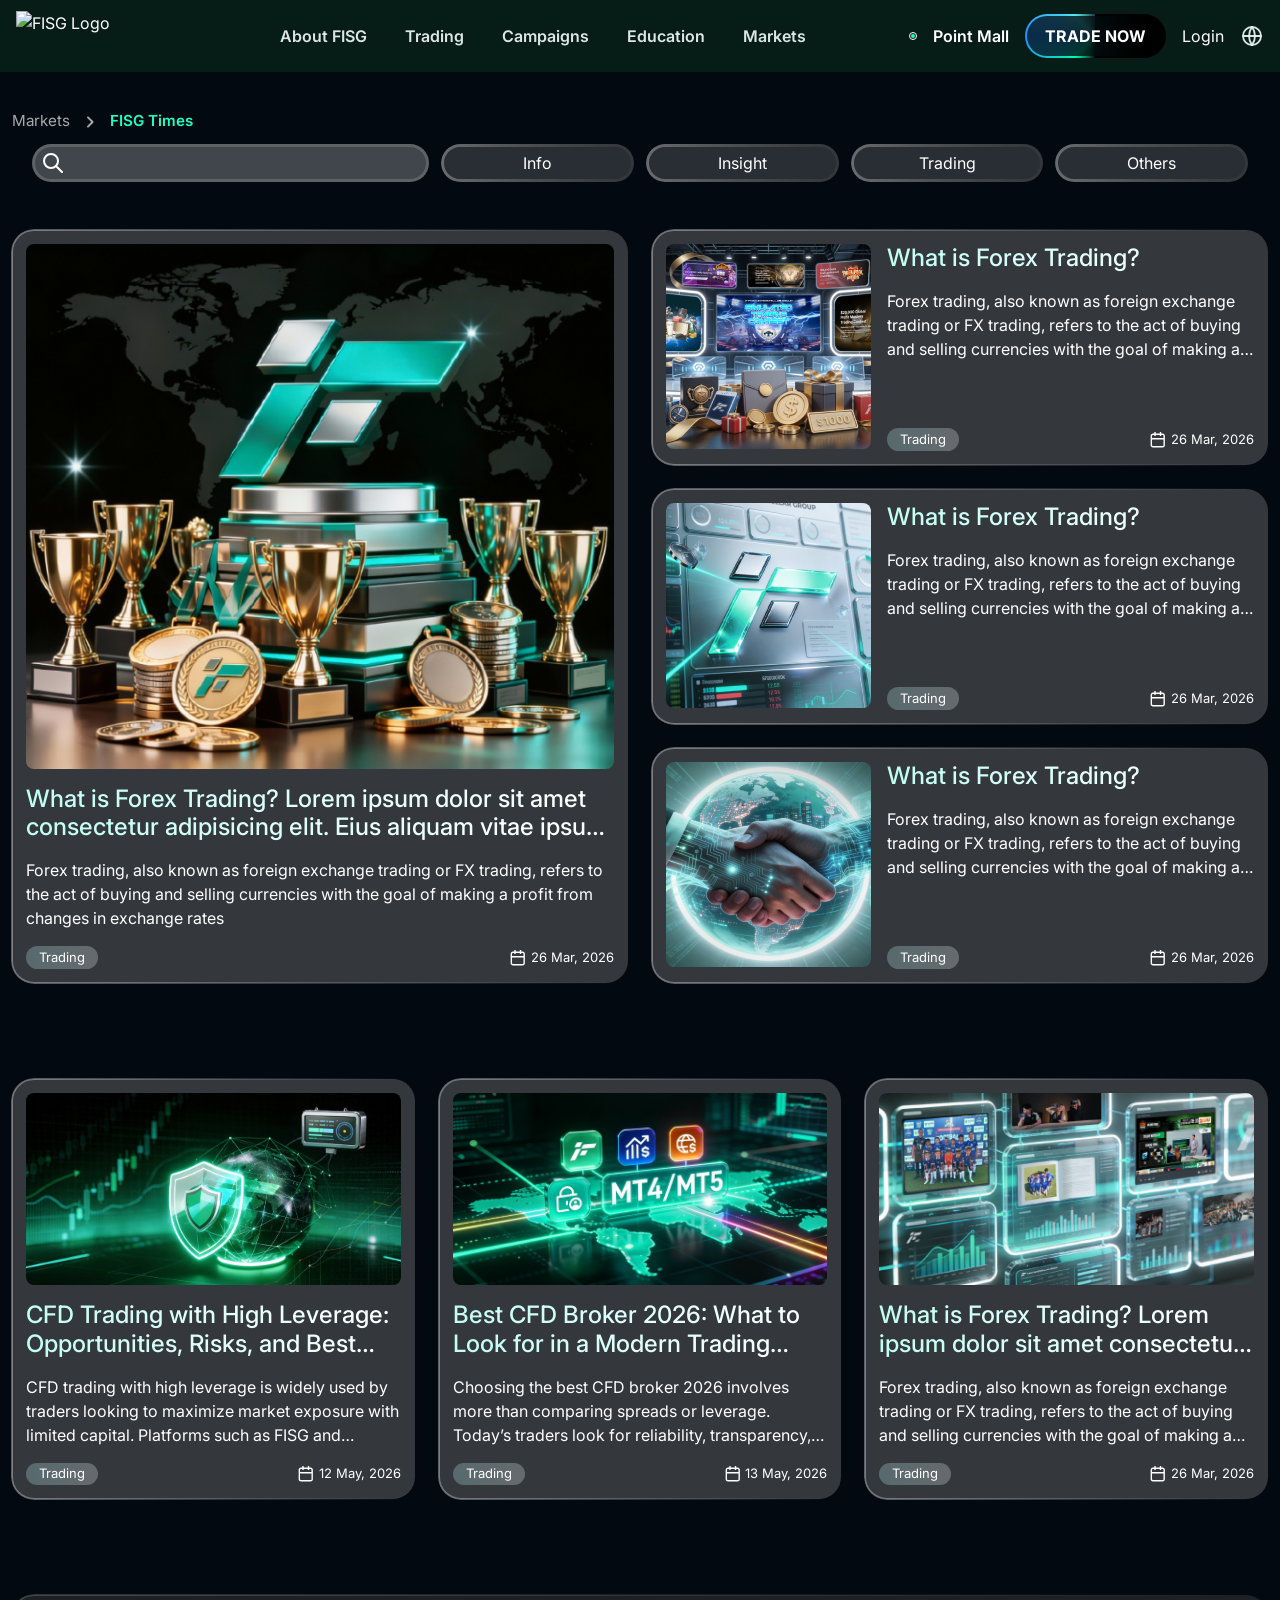
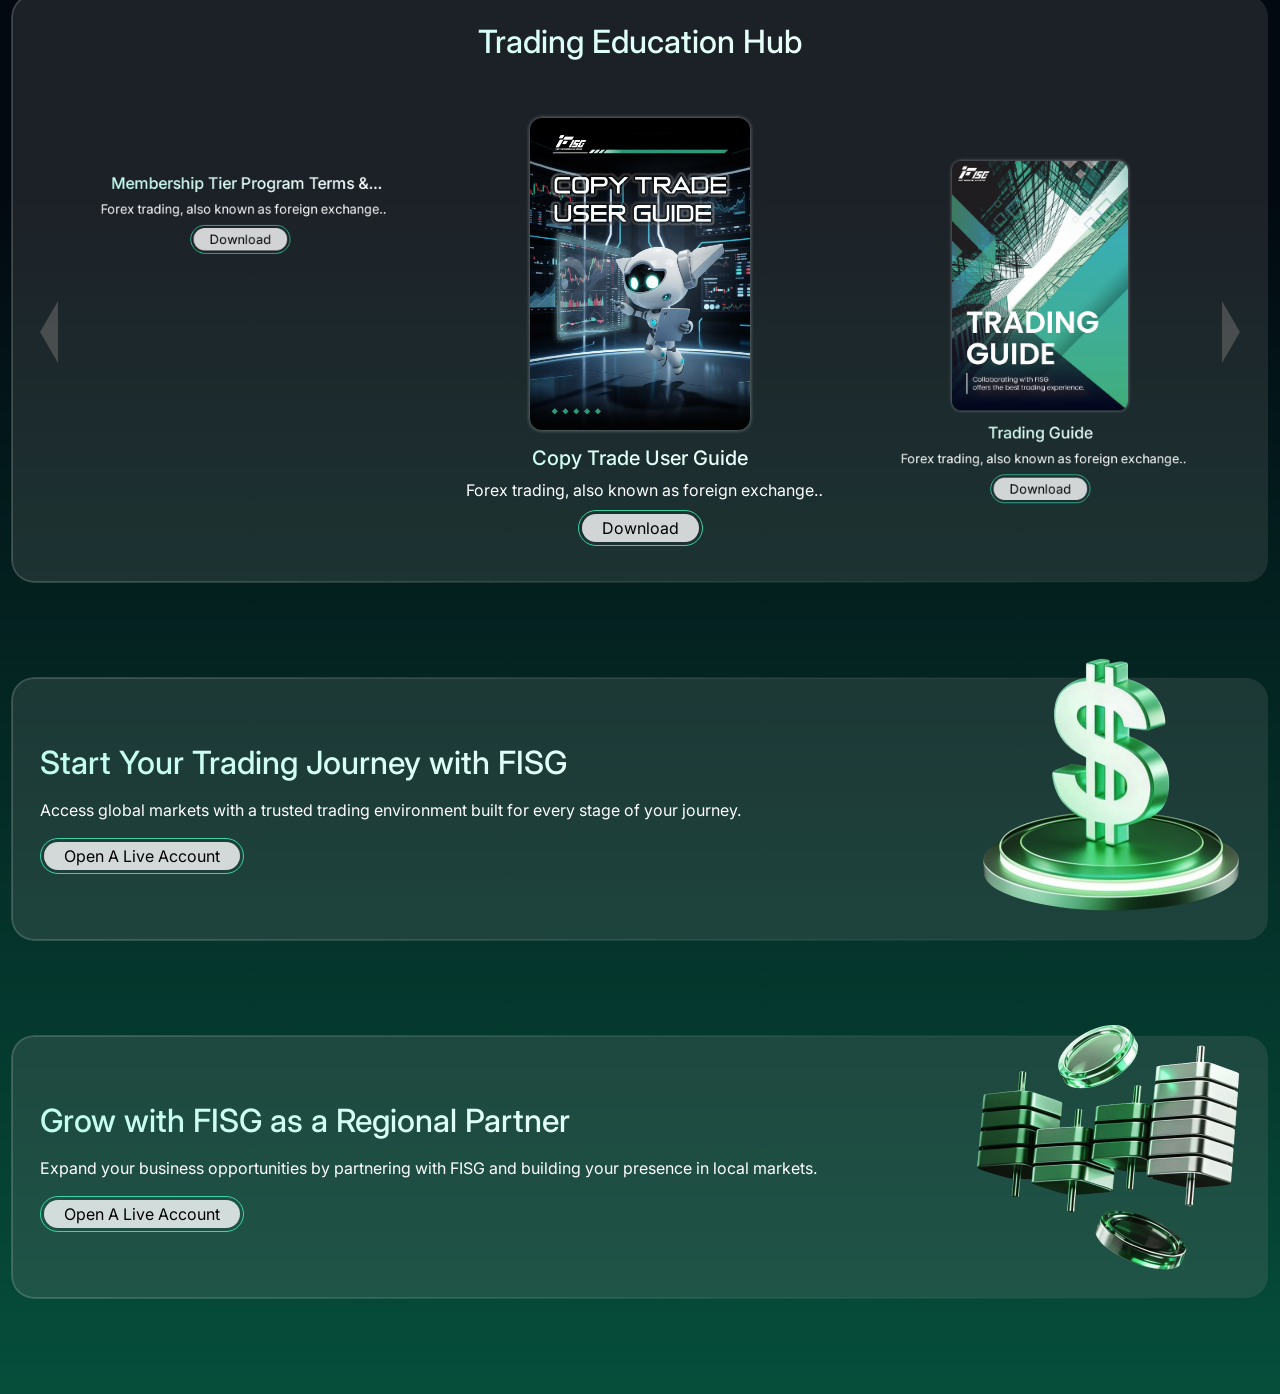
==== commit e0adb1a7: "Add files via upload" ====
--- a/index.html
+++ b/index.html
@@ -12,6 +12,9 @@
   <link rel="icon" type="image/png" href="https://www.fisg.com/wp-content/uploads/2025/12/cropped-logo-icon-192x192-dark.png" sizes="192x192" media="(prefers-color-scheme: dark)" />
   <link rel="apple-touch-icon" href="https://www.fisg.com/wp-content/uploads/2025/12/cropped-logo-icon-180x180-dark.png" media="(prefers-color-scheme: dark)" />
   <meta name="msapplication-TileImage" content="https://www.fisg.com/wp-content/uploads/2025/12/cropped-logo-icon-270x270-dark.png" media="(prefers-color-scheme: dark)" />
+  <link rel="preconnect" href="https://fonts.googleapis.com">
+  <link rel="preconnect" href="https://fonts.gstatic.com" crossorigin>
+  <link href="https://fonts.googleapis.com/css2?family=Inter:ital,opsz,wght@0,14..32,100..900;1,14..32,100..900&display=swap" rel="stylesheet">
   <link rel="stylesheet" href="style.css">
 </head>
 <body>
